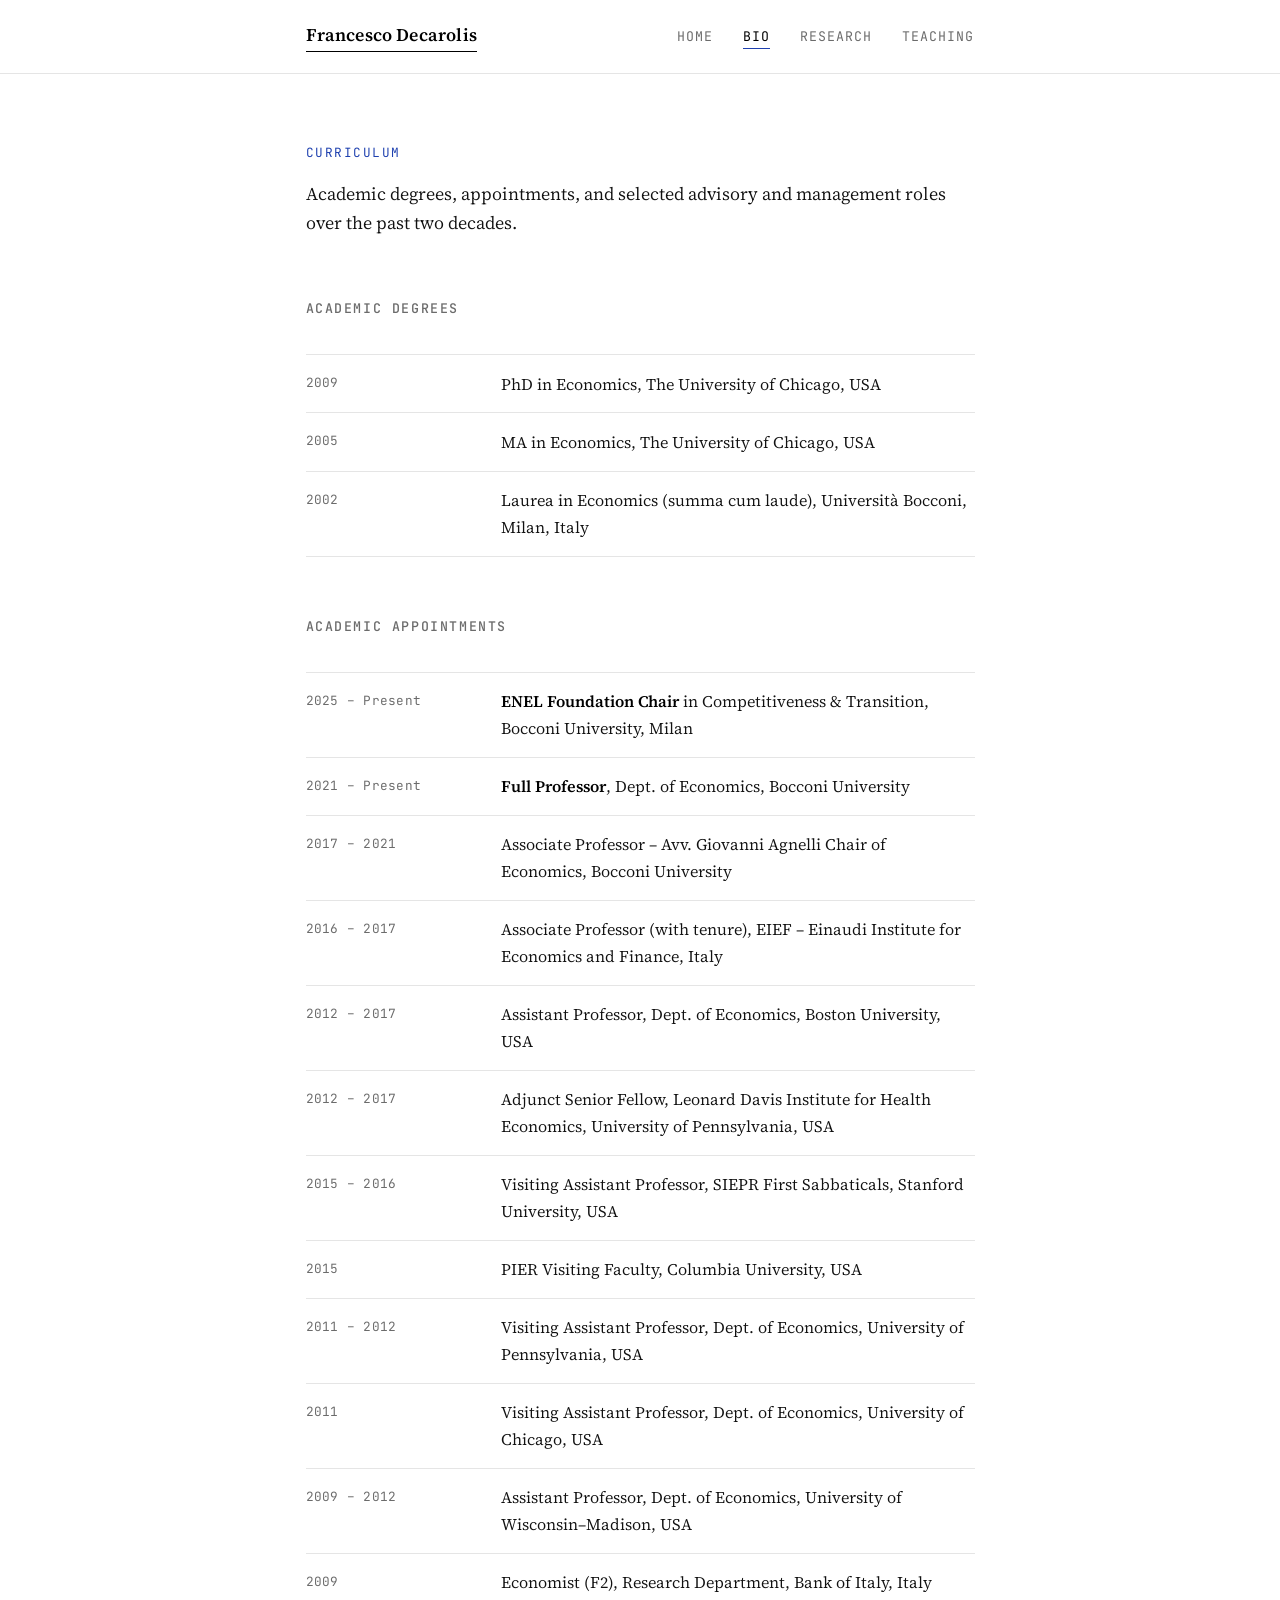
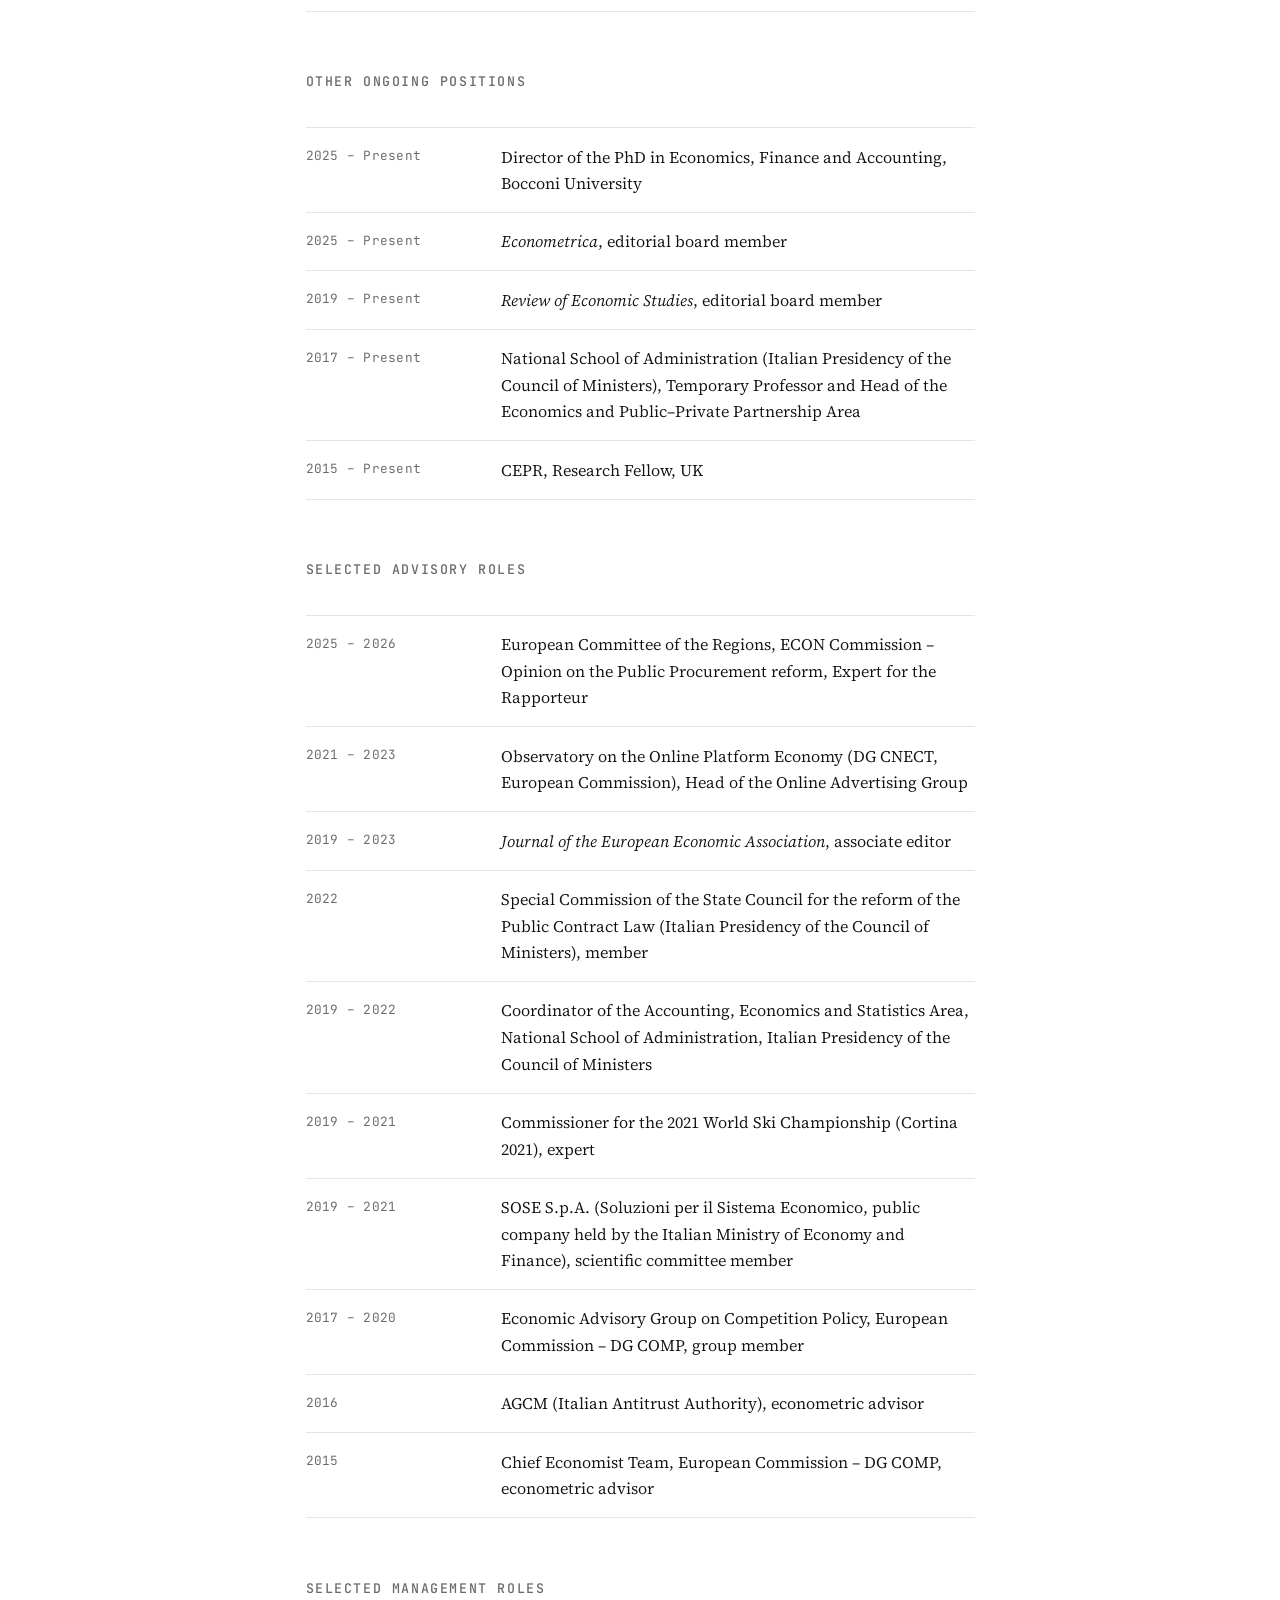
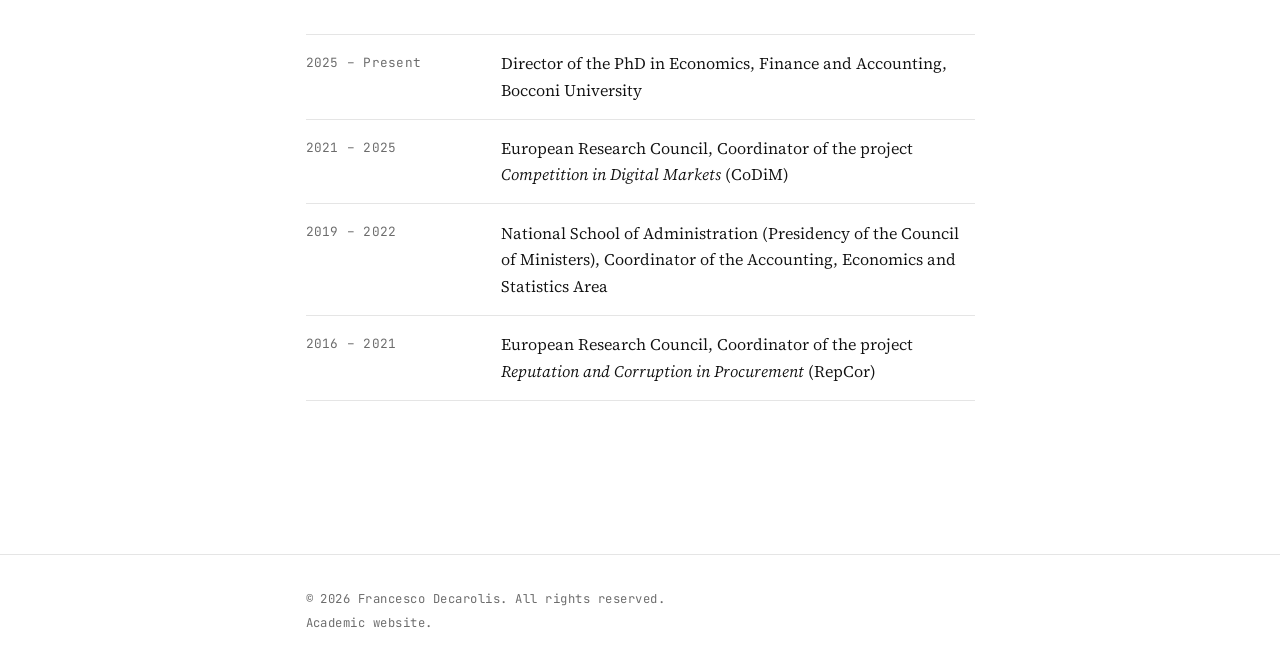
==== bio.html @ 1291e077 "Create academic website for Francesco Decarolis Minimal site in the same style as cfirullo.github.io" ====
<!DOCTYPE html>
<html lang="en">
<head>
<meta charset="UTF-8">
<meta name="viewport" content="width=device-width, initial-scale=1.0">
<title>Bio | Francesco Decarolis</title>
<link rel="stylesheet" href="styles.css">
</head>
<body>

<nav>
  <div class="container">
    <a href="index.html" class="logo">Francesco Decarolis</a>
    <ul class="nav-links">
      <li><a href="index.html" class="nav-link">Home</a></li>
      <li><a href="bio.html" class="nav-link active">Bio</a></li>
      <li><a href="research.html" class="nav-link">Research</a></li>
      <li><a href="teaching.html" class="nav-link">Teaching</a></li>
    </ul>
  </div>
</nav>

<main>
  <section class="container page-hero">
    <span class="hero-eyebrow">Curriculum</span>
    <p>
      Academic degrees, appointments, and selected advisory and management roles over the past two
      decades.
    </p>
  </section>

  <!-- ============ DEGREES ============ -->
  <section class="container section">
    <h2 class="section-title">Academic degrees</h2>
    <div class="cv-list">
      <div class="cv-row">
        <span class="cv-year">2009</span>
        <span class="cv-role">PhD in Economics, The University of Chicago, USA</span>
      </div>
      <div class="cv-row">
        <span class="cv-year">2005</span>
        <span class="cv-role">MA in Economics, The University of Chicago, USA</span>
      </div>
      <div class="cv-row">
        <span class="cv-year">2002</span>
        <span class="cv-role">Laurea in Economics (summa cum laude), Università Bocconi, Milan, Italy</span>
      </div>
    </div>
  </section>

  <!-- ============ APPOINTMENTS ============ -->
  <section class="container section">
    <h2 class="section-title">Academic appointments</h2>
    <div class="cv-list">
      <div class="cv-row">
        <span class="cv-year">2025 – Present</span>
        <span class="cv-role"><strong>ENEL Foundation Chair</strong> in Competitiveness &amp; Transition, Bocconi University, Milan</span>
      </div>
      <div class="cv-row">
        <span class="cv-year">2021 – Present</span>
        <span class="cv-role"><strong>Full Professor</strong>, Dept. of Economics, Bocconi University</span>
      </div>
      <div class="cv-row">
        <span class="cv-year">2017 – 2021</span>
        <span class="cv-role">Associate Professor &ndash; Avv. Giovanni Agnelli Chair of Economics, Bocconi University</span>
      </div>
      <div class="cv-row">
        <span class="cv-year">2016 – 2017</span>
        <span class="cv-role">Associate Professor (with tenure), EIEF &ndash; Einaudi Institute for Economics and Finance, Italy</span>
      </div>
      <div class="cv-row">
        <span class="cv-year">2012 – 2017</span>
        <span class="cv-role">Assistant Professor, Dept. of Economics, Boston University, USA</span>
      </div>
      <div class="cv-row">
        <span class="cv-year">2012 – 2017</span>
        <span class="cv-role">Adjunct Senior Fellow, Leonard Davis Institute for Health Economics, University of Pennsylvania, USA</span>
      </div>
      <div class="cv-row">
        <span class="cv-year">2015 – 2016</span>
        <span class="cv-role">Visiting Assistant Professor, SIEPR First Sabbaticals, Stanford University, USA</span>
      </div>
      <div class="cv-row">
        <span class="cv-year">2015</span>
        <span class="cv-role">PIER Visiting Faculty, Columbia University, USA</span>
      </div>
      <div class="cv-row">
        <span class="cv-year">2011 – 2012</span>
        <span class="cv-role">Visiting Assistant Professor, Dept. of Economics, University of Pennsylvania, USA</span>
      </div>
      <div class="cv-row">
        <span class="cv-year">2011</span>
        <span class="cv-role">Visiting Assistant Professor, Dept. of Economics, University of Chicago, USA</span>
      </div>
      <div class="cv-row">
        <span class="cv-year">2009 – 2012</span>
        <span class="cv-role">Assistant Professor, Dept. of Economics, University of Wisconsin&ndash;Madison, USA</span>
      </div>
      <div class="cv-row">
        <span class="cv-year">2009</span>
        <span class="cv-role">Economist (F2), Research Department, Bank of Italy, Italy</span>
      </div>
    </div>
  </section>

  <!-- ============ OTHER ONGOING POSITIONS ============ -->
  <section class="container section">
    <h2 class="section-title">Other ongoing positions</h2>
    <div class="cv-list">
      <div class="cv-row">
        <span class="cv-year">2025 – Present</span>
        <span class="cv-role">Director of the PhD in Economics, Finance and Accounting, Bocconi University</span>
      </div>
      <div class="cv-row">
        <span class="cv-year">2025 – Present</span>
        <span class="cv-role"><em>Econometrica</em>, editorial board member</span>
      </div>
      <div class="cv-row">
        <span class="cv-year">2019 – Present</span>
        <span class="cv-role"><em>Review of Economic Studies</em>, editorial board member</span>
      </div>
      <div class="cv-row">
        <span class="cv-year">2017 – Present</span>
        <span class="cv-role">National School of Administration (Italian Presidency of the Council of Ministers), Temporary Professor and Head of the Economics and Public&ndash;Private Partnership Area</span>
      </div>
      <div class="cv-row">
        <span class="cv-year">2015 – Present</span>
        <span class="cv-role">CEPR, Research Fellow, UK</span>
      </div>
    </div>
  </section>

  <!-- ============ ADVISORY ROLES ============ -->
  <section class="container section">
    <h2 class="section-title">Selected advisory roles</h2>
    <div class="cv-list">
      <div class="cv-row">
        <span class="cv-year">2025 – 2026</span>
        <span class="cv-role">European Committee of the Regions, ECON Commission &ndash; Opinion on the Public Procurement reform, Expert for the Rapporteur</span>
      </div>
      <div class="cv-row">
        <span class="cv-year">2021 – 2023</span>
        <span class="cv-role">Observatory on the Online Platform Economy (DG CNECT, European Commission), Head of the Online Advertising Group</span>
      </div>
      <div class="cv-row">
        <span class="cv-year">2019 – 2023</span>
        <span class="cv-role"><em>Journal of the European Economic Association</em>, associate editor</span>
      </div>
      <div class="cv-row">
        <span class="cv-year">2022</span>
        <span class="cv-role">Special Commission of the State Council for the reform of the Public Contract Law (Italian Presidency of the Council of Ministers), member</span>
      </div>
      <div class="cv-row">
        <span class="cv-year">2019 – 2022</span>
        <span class="cv-role">Coordinator of the Accounting, Economics and Statistics Area, National School of Administration, Italian Presidency of the Council of Ministers</span>
      </div>
      <div class="cv-row">
        <span class="cv-year">2019 – 2021</span>
        <span class="cv-role">Commissioner for the 2021 World Ski Championship (Cortina 2021), expert</span>
      </div>
      <div class="cv-row">
        <span class="cv-year">2019 – 2021</span>
        <span class="cv-role">SOSE S.p.A. (Soluzioni per il Sistema Economico, public company held by the Italian Ministry of Economy and Finance), scientific committee member</span>
      </div>
      <div class="cv-row">
        <span class="cv-year">2017 – 2020</span>
        <span class="cv-role">Economic Advisory Group on Competition Policy, European Commission &ndash; DG COMP, group member</span>
      </div>
      <div class="cv-row">
        <span class="cv-year">2016</span>
        <span class="cv-role">AGCM (Italian Antitrust Authority), econometric advisor</span>
      </div>
      <div class="cv-row">
        <span class="cv-year">2015</span>
        <span class="cv-role">Chief Economist Team, European Commission &ndash; DG COMP, econometric advisor</span>
      </div>
    </div>
  </section>

  <!-- ============ MANAGEMENT ROLES ============ -->
  <section class="container section">
    <h2 class="section-title">Selected management roles</h2>
    <div class="cv-list">
      <div class="cv-row">
        <span class="cv-year">2025 – Present</span>
        <span class="cv-role">Director of the PhD in Economics, Finance and Accounting, Bocconi University</span>
      </div>
      <div class="cv-row">
        <span class="cv-year">2021 – 2025</span>
        <span class="cv-role">European Research Council, Coordinator of the project <em>Competition in Digital Markets</em> (CoDiM)</span>
      </div>
      <div class="cv-row">
        <span class="cv-year">2019 – 2022</span>
        <span class="cv-role">National School of Administration (Presidency of the Council of Ministers), Coordinator of the Accounting, Economics and Statistics Area</span>
      </div>
      <div class="cv-row">
        <span class="cv-year">2016 – 2021</span>
        <span class="cv-role">European Research Council, Coordinator of the project <em>Reputation and Corruption in Procurement</em> (RepCor)</span>
      </div>
    </div>
  </section>
</main>

<footer>
  <div class="container">
    <p>&copy; 2026 Francesco Decarolis. All rights reserved.</p>
    <p>Academic website.</p>
  </div>
</footer>

<script src="scripts.js"></script>
</body>
</html>
---- styles.css ----
/* ============================================================
   Francesco Decarolis — academic site
   Minimal: white background, black text, blue accents
   ============================================================ */

@import url('https://fonts.googleapis.com/css2?family=Source+Serif+4:ital,opsz,wght@0,8..60,300..900;1,8..60,300..900&family=JetBrains+Mono:wght@400;500&display=swap');

:root {
  --color-bg: #ffffff;
  --color-text: #111111;
  --color-strong: #000000;
  --color-muted: #6b6b6b;
  --color-rule: #e5e5e5;
  --color-accent: #1e40af;      /* deep cobalt — links + active nav */
  --color-accent-hover: #1e3a8a;

  --font-serif: 'Source Serif 4', Georgia, 'Times New Roman', serif;
  --font-mono: 'JetBrains Mono', ui-monospace, 'SF Mono', Menlo, monospace;

  --max-width: 720px;
  --gutter: 1.5rem;
}

/* ---------- Reset / base ---------- */
*,
*::before,
*::after {
  box-sizing: border-box;
  margin: 0;
  padding: 0;
}

html {
  font-size: 17px;
  -webkit-font-smoothing: antialiased;
  -moz-osx-font-smoothing: grayscale;
}

body {
  background: var(--color-bg);
  color: var(--color-text);
  font-family: var(--font-serif);
  font-weight: 380;
  font-optical-sizing: auto;
  line-height: 1.65;
  text-rendering: optimizeLegibility;
}

/* ---------- Container ---------- */
.container {
  max-width: var(--max-width);
  margin: 0 auto;
  padding: 0 var(--gutter);
}

/* ---------- Navigation ---------- */
nav {
  border-bottom: 1px solid var(--color-rule);
  padding: 1.25rem 0;
  background: var(--color-bg);
}

nav .container {
  display: flex;
  justify-content: space-between;
  align-items: baseline;
  gap: 2rem;
}

.logo {
  font-family: var(--font-serif);
  font-weight: 600;
  font-size: 1.05rem;
  color: var(--color-strong);
  text-decoration: none;
  letter-spacing: 0.01em;
}

.nav-links {
  list-style: none;
  display: flex;
  gap: 1.75rem;
}

.nav-link {
  font-family: var(--font-mono);
  font-size: 0.78rem;
  letter-spacing: 0.08em;
  text-transform: uppercase;
  color: var(--color-muted);
  text-decoration: none;
  padding-bottom: 0.15rem;
  border-bottom: 1px solid transparent;
  transition: color 160ms ease, border-color 160ms ease;
}

.nav-link:hover {
  color: var(--color-accent);
}

.nav-link.active {
  color: var(--color-strong);
  border-bottom-color: var(--color-accent);
}

/* ---------- Main ---------- */
main {
  padding: 4rem 0 5rem;
}

/* ---------- Headings ---------- */
h1 {
  font-family: var(--font-serif);
  font-weight: 600;
  font-size: 1.9rem;
  line-height: 1.2;
  color: var(--color-strong);
  margin-bottom: 2rem;
  letter-spacing: -0.01em;
}

h2 {
  font-family: var(--font-serif);
  font-weight: 600;
  font-size: 1.3rem;
  color: var(--color-strong);
  margin-top: 3rem;
  margin-bottom: 1.5rem;
  padding-bottom: 0.5rem;
  border-bottom: 1px solid var(--color-rule);
}

h3 {
  font-family: var(--font-serif);
  font-weight: 600;
  font-size: 1.15rem;
  color: var(--color-strong);
  line-height: 1.35;
  margin-bottom: 0.4rem;
}

h3 a {
  color: inherit;
  text-decoration: none;
  border-bottom: 1px solid var(--color-rule);
  transition: border-color 160ms ease, color 160ms ease;
}

h3 a:hover {
  color: var(--color-accent);
  border-bottom-color: var(--color-accent);
}

/* ---------- Paragraph ---------- */
p {
  margin-bottom: 1.1rem;
}

strong {
  color: var(--color-strong);
  font-weight: 700;
}

a {
  color: var(--color-accent);
  text-decoration: none;
  border-bottom: 1px solid currentColor;
  transition: color 160ms ease;
}

a:hover {
  color: var(--color-accent-hover);
}

/* ---------- About page ---------- */
.about-grid {
  display: grid;
  grid-template-columns: 180px 1fr;
  gap: 2.5rem;
  align-items: start;
  margin-bottom: 1rem;
}

.about-photo-wrap {
  width: 100%;
  aspect-ratio: 4 / 5;
  overflow: hidden;
  background: #f2f2f2;
}

.about-photo-wrap img {
  width: 100%;
  height: 100%;
  object-fit: cover;
  object-position: center top;
  display: block;
}

.about-photo-placeholder {
  display: flex;
  align-items: center;
  justify-content: center;
  font-family: var(--font-serif);
  font-weight: 600;
  font-size: 2.2rem;
  color: var(--color-muted);
  letter-spacing: 0.02em;
}

.about-photo-meta {
  margin-top: 0.9rem;
  font-family: var(--font-mono);
  font-size: 0.72rem;
  line-height: 1.55;
  color: var(--color-muted);
  letter-spacing: 0.02em;
}

.about-photo-meta strong {
  display: block;
  font-family: var(--font-serif);
  font-size: 0.95rem;
  font-weight: 600;
  color: var(--color-strong);
  margin-bottom: 0.4rem;
  letter-spacing: 0;
}

.about-photo-meta a {
  color: var(--color-muted);
  display: block;
  border: none;
  text-decoration: none;
}

.about-photo-meta a:hover {
  color: var(--color-accent);
}

.about-text-col p {
  margin-bottom: 1.25rem;
}

.cv-link {
  display: inline-block;
  font-family: var(--font-mono);
  font-size: 0.78rem;
  letter-spacing: 0.08em;
  text-transform: uppercase;
  color: var(--color-accent);
  border: 1px solid var(--color-accent);
  padding: 0.55rem 1rem;
  text-decoration: none;
  transition: background 160ms ease, color 160ms ease;
}

.cv-link:hover {
  background: var(--color-accent);
  color: #fff;
}

/* ---------- Research page ---------- */
.hero-eyebrow {
  display: block;
  font-family: var(--font-mono);
  font-size: 0.75rem;
  letter-spacing: 0.12em;
  text-transform: uppercase;
  color: var(--color-accent);
  margin-bottom: 1rem;
}

.page-hero p {
  font-size: 1.05rem;
  color: var(--color-text);
  max-width: 38rem;
  margin-bottom: 0;
}

.section {
  margin-top: 3.5rem;
}

.section-title {
  font-family: var(--font-mono);
  font-size: 0.78rem;
  font-weight: 500;
  letter-spacing: 0.12em;
  text-transform: uppercase;
  color: var(--color-muted);
  border-bottom: none;
  padding-bottom: 0;
  margin-top: 0;
  margin-bottom: 2rem;
}

.research-list {
  display: flex;
  flex-direction: column;
}

.research-item {
  padding: 2rem 0;
  border-top: 1px solid var(--color-rule);
}

.research-item:last-child {
  border-bottom: 1px solid var(--color-rule);
}

.research-item .meta {
  display: inline-block;
  font-family: var(--font-mono);
  font-size: 0.7rem;
  letter-spacing: 0.1em;
  text-transform: uppercase;
  color: var(--color-accent);
  margin-bottom: 0.7rem;
}

.research-authors,
.research-journal,
.research-award {
  font-size: 0.92rem;
  color: var(--color-muted);
  margin-bottom: 0.4rem;
}

.research-award {
  color: var(--color-strong);
  font-style: italic;
}

.research-journal {
  font-style: italic;
}

.research-abstract {
  margin-top: 1rem;
  color: var(--color-text);
}

.research-coverage {
  margin-top: 0.8rem;
  font-size: 0.92rem;
  color: var(--color-muted);
}

.research-coverage strong {
  color: var(--color-strong);
}

.research-links {
  margin-top: 0.4rem;
}

.paper-link {
  font-family: var(--font-mono);
  font-size: 0.72rem;
  letter-spacing: 0.08em;
  text-transform: uppercase;
  color: var(--color-accent);
  border: 1px solid var(--color-rule);
  padding: 0.3rem 0.7rem;
  text-decoration: none;
  transition: border-color 160ms ease, color 160ms ease;
}

.paper-link:hover {
  border-color: var(--color-accent);
}

/* ---------- CV / timeline (Bio page) ---------- */
.cv-list {
  display: flex;
  flex-direction: column;
}

.cv-row {
  display: grid;
  grid-template-columns: 170px 1fr;
  gap: 1.5rem;
  padding: 0.9rem 0;
  border-top: 1px solid var(--color-rule);
  font-size: 0.95rem;
}

.cv-row:last-child {
  border-bottom: 1px solid var(--color-rule);
}

.cv-year {
  font-family: var(--font-mono);
  font-size: 0.75rem;
  color: var(--color-muted);
  letter-spacing: 0.02em;
  padding-top: 0.1rem;
}

.cv-role strong {
  color: var(--color-strong);
  font-weight: 600;
}

/* ---------- Compact publication list (Research page) ---------- */
.pub-list {
  list-style: none;
  counter-reset: pub;
  display: flex;
  flex-direction: column;
}

.pub-list li {
  counter-increment: pub;
  padding: 0.75rem 0 0.75rem 2rem;
  border-top: 1px solid var(--color-rule);
  font-size: 0.92rem;
  position: relative;
}

.pub-list li:last-child {
  border-bottom: 1px solid var(--color-rule);
}

.pub-list li::before {
  content: counter(pub) ".";
  position: absolute;
  left: 0;
  font-family: var(--font-mono);
  font-size: 0.75rem;
  color: var(--color-muted);
}

.pub-title a {
  color: var(--color-strong);
  border-bottom: 1px solid var(--color-rule);
}

.pub-title a:hover {
  color: var(--color-accent);
  border-bottom-color: var(--color-accent);
}

.pub-authors,
.pub-venue {
  color: var(--color-muted);
}

.pub-sep {
  color: var(--color-muted);
}

/* ---------- Footer ---------- */
footer {
  border-top: 1px solid var(--color-rule);
  padding: 2rem 0;
  margin-top: 4rem;
}

footer p {
  font-family: var(--font-mono);
  font-size: 0.72rem;
  letter-spacing: 0.04em;
  color: var(--color-muted);
  margin-bottom: 0.25rem;
}

footer p:last-child {
  margin-bottom: 0;
}

/* ---------- Responsive ---------- */
@media (max-width: 640px) {
  html {
    font-size: 16px;
  }

  .about-grid {
    grid-template-columns: 1fr;
    gap: 1.5rem;
  }

  .about-photo-wrap {
    max-width: 180px;
  }

  nav .container {
    flex-direction: column;
    align-items: flex-start;
    gap: 0.75rem;
  }

  .nav-links {
    gap: 1.25rem;
  }

  main {
    padding: 2.5rem 0 3.5rem;
  }

  h1 {
    font-size: 1.6rem;
  }

  .cv-row {
    grid-template-columns: 1fr;
    gap: 0.3rem;
  }

  .pub-list li {
    padding-left: 1.6rem;
  }
}
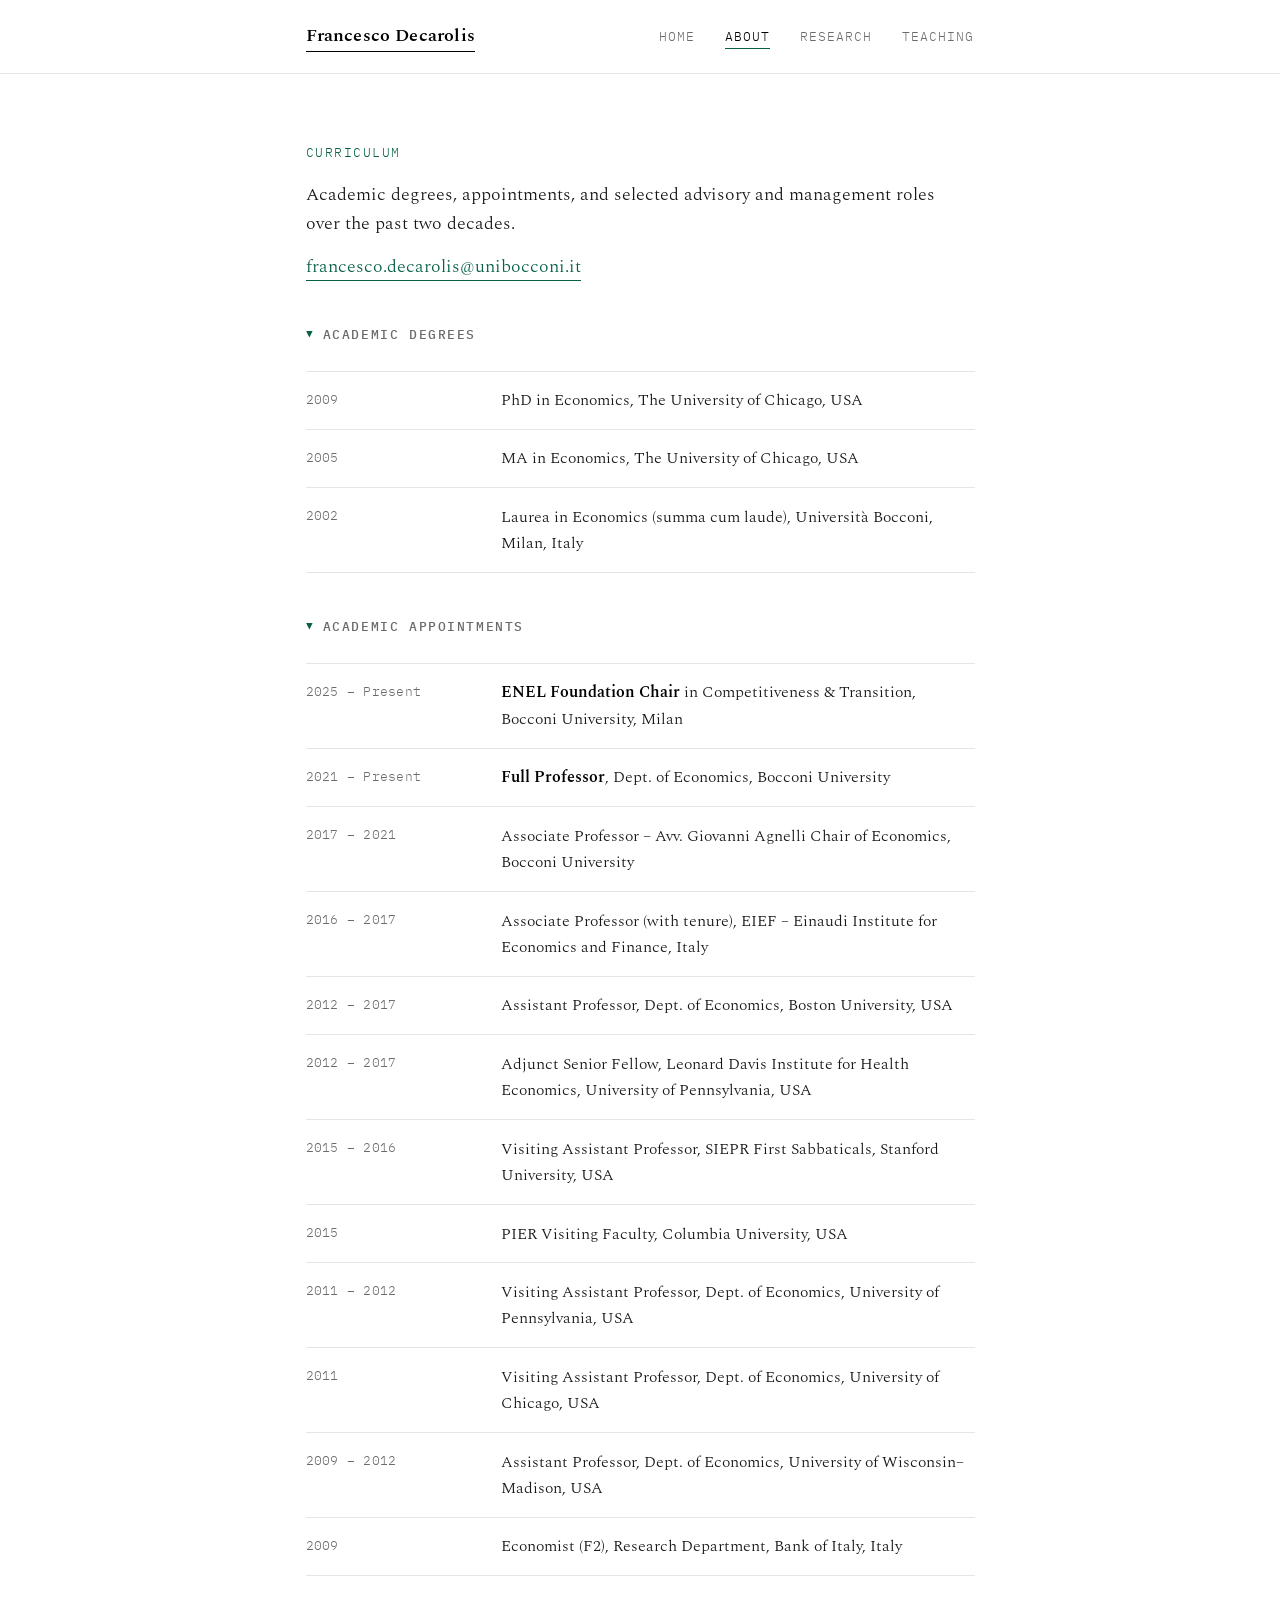
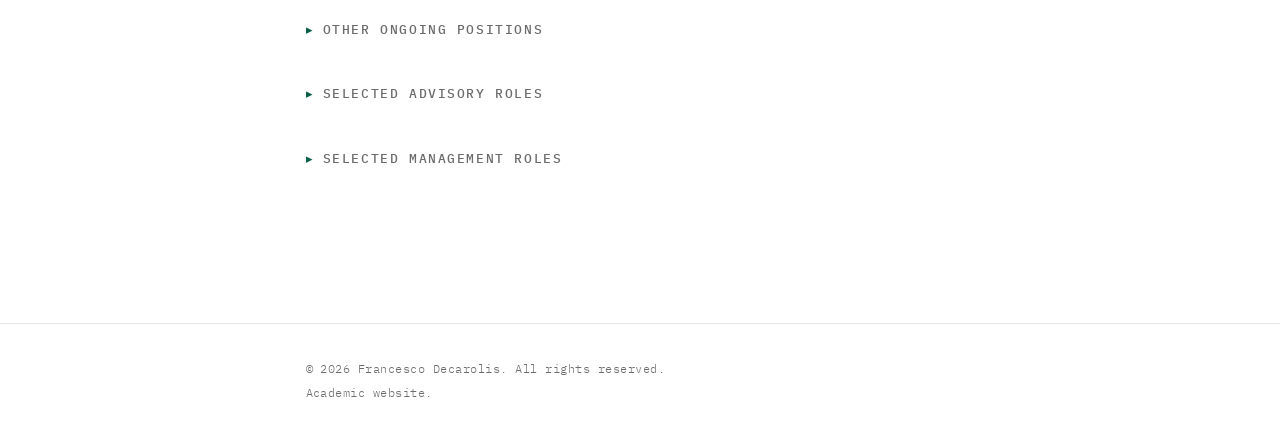
==== commit eb604d91: "Make Bio page collapsible, rename nav label to About, add email - CV sections (appointments, advisor" ====
--- a/bio.html
+++ b/bio.html
@@ -3,7 +3,7 @@
 <head>
 <meta charset="UTF-8">
 <meta name="viewport" content="width=device-width, initial-scale=1.0">
-<title>Bio | Francesco Decarolis</title>
+<title>About | Francesco Decarolis</title>
 <link rel="stylesheet" href="styles.css">
 </head>
 <body>
@@ -13,7 +13,7 @@
     <a href="index.html" class="logo">Francesco Decarolis</a>
     <ul class="nav-links">
       <li><a href="index.html" class="nav-link">Home</a></li>
-      <li><a href="bio.html" class="nav-link active">Bio</a></li>
+      <li><a href="bio.html" class="nav-link active">About</a></li>
       <li><a href="research.html" class="nav-link">Research</a></li>
       <li><a href="teaching.html" class="nav-link">Teaching</a></li>
     </ul>
@@ -27,31 +27,37 @@
       Academic degrees, appointments, and selected advisory and management roles over the past two
       decades.
     </p>
+    <p style="margin-top:0.75rem;">
+      <a href="mailto:francesco.decarolis@unibocconi.it">francesco.decarolis@unibocconi.it</a>
+    </p>
   </section>
 
   <!-- ============ DEGREES ============ -->
-  <section class="container section">
-    <h2 class="section-title">Academic degrees</h2>
-    <div class="cv-list">
-      <div class="cv-row">
-        <span class="cv-year">2009</span>
-        <span class="cv-role">PhD in Economics, The University of Chicago, USA</span>
-      </div>
-      <div class="cv-row">
-        <span class="cv-year">2005</span>
-        <span class="cv-role">MA in Economics, The University of Chicago, USA</span>
-      </div>
-      <div class="cv-row">
-        <span class="cv-year">2002</span>
-        <span class="cv-role">Laurea in Economics (summa cum laude), Università Bocconi, Milan, Italy</span>
-      </div>
-    </div>
+  <section class="container cv-section-wrap">
+    <details class="cv-section" open>
+      <summary class="section-title">Academic degrees</summary>
+      <div class="cv-list">
+        <div class="cv-row">
+          <span class="cv-year">2009</span>
+          <span class="cv-role">PhD in Economics, The University of Chicago, USA</span>
+        </div>
+        <div class="cv-row">
+          <span class="cv-year">2005</span>
+          <span class="cv-role">MA in Economics, The University of Chicago, USA</span>
+        </div>
+        <div class="cv-row">
+          <span class="cv-year">2002</span>
+          <span class="cv-role">Laurea in Economics (summa cum laude), Università Bocconi, Milan, Italy</span>
+        </div>
+      </div>
+    </details>
   </section>
 
   <!-- ============ APPOINTMENTS ============ -->
-  <section class="container section">
-    <h2 class="section-title">Academic appointments</h2>
-    <div class="cv-list">
+  <section class="container cv-section-wrap">
+    <details class="cv-section" open>
+      <summary class="section-title">Academic appointments</summary>
+      <div class="cv-list">
       <div class="cv-row">
         <span class="cv-year">2025 – Present</span>
         <span class="cv-role"><strong>ENEL Foundation Chair</strong> in Competitiveness &amp; Transition, Bocconi University, Milan</span>
@@ -100,13 +106,15 @@
         <span class="cv-year">2009</span>
         <span class="cv-role">Economist (F2), Research Department, Bank of Italy, Italy</span>
       </div>
-    </div>
+      </div>
+    </details>
   </section>
 
   <!-- ============ OTHER ONGOING POSITIONS ============ -->
-  <section class="container section">
-    <h2 class="section-title">Other ongoing positions</h2>
-    <div class="cv-list">
+  <section class="container cv-section-wrap">
+    <details class="cv-section">
+      <summary class="section-title">Other ongoing positions</summary>
+      <div class="cv-list">
       <div class="cv-row">
         <span class="cv-year">2025 – Present</span>
         <span class="cv-role">Director of the PhD in Economics, Finance and Accounting, Bocconi University</span>
@@ -127,13 +135,15 @@
         <span class="cv-year">2015 – Present</span>
         <span class="cv-role">CEPR, Research Fellow, UK</span>
       </div>
-    </div>
+      </div>
+    </details>
   </section>
 
   <!-- ============ ADVISORY ROLES ============ -->
-  <section class="container section">
-    <h2 class="section-title">Selected advisory roles</h2>
-    <div class="cv-list">
+  <section class="container cv-section-wrap">
+    <details class="cv-section">
+      <summary class="section-title">Selected advisory roles</summary>
+      <div class="cv-list">
       <div class="cv-row">
         <span class="cv-year">2025 – 2026</span>
         <span class="cv-role">European Committee of the Regions, ECON Commission &ndash; Opinion on the Public Procurement reform, Expert for the Rapporteur</span>
@@ -174,30 +184,33 @@
         <span class="cv-year">2015</span>
         <span class="cv-role">Chief Economist Team, European Commission &ndash; DG COMP, econometric advisor</span>
       </div>
-    </div>
+      </div>
+    </details>
   </section>
 
   <!-- ============ MANAGEMENT ROLES ============ -->
-  <section class="container section">
-    <h2 class="section-title">Selected management roles</h2>
-    <div class="cv-list">
-      <div class="cv-row">
-        <span class="cv-year">2025 – Present</span>
-        <span class="cv-role">Director of the PhD in Economics, Finance and Accounting, Bocconi University</span>
-      </div>
-      <div class="cv-row">
-        <span class="cv-year">2021 – 2025</span>
-        <span class="cv-role">European Research Council, Coordinator of the project <em>Competition in Digital Markets</em> (CoDiM)</span>
-      </div>
-      <div class="cv-row">
-        <span class="cv-year">2019 – 2022</span>
-        <span class="cv-role">National School of Administration (Presidency of the Council of Ministers), Coordinator of the Accounting, Economics and Statistics Area</span>
-      </div>
-      <div class="cv-row">
-        <span class="cv-year">2016 – 2021</span>
-        <span class="cv-role">European Research Council, Coordinator of the project <em>Reputation and Corruption in Procurement</em> (RepCor)</span>
-      </div>
-    </div>
+  <section class="container cv-section-wrap">
+    <details class="cv-section">
+      <summary class="section-title">Selected management roles</summary>
+      <div class="cv-list">
+        <div class="cv-row">
+          <span class="cv-year">2025 – Present</span>
+          <span class="cv-role">Director of the PhD in Economics, Finance and Accounting, Bocconi University</span>
+        </div>
+        <div class="cv-row">
+          <span class="cv-year">2021 – 2025</span>
+          <span class="cv-role">European Research Council, Coordinator of the project <em>Competition in Digital Markets</em> (CoDiM)</span>
+        </div>
+        <div class="cv-row">
+          <span class="cv-year">2019 – 2022</span>
+          <span class="cv-role">National School of Administration (Presidency of the Council of Ministers), Coordinator of the Accounting, Economics and Statistics Area</span>
+        </div>
+        <div class="cv-row">
+          <span class="cv-year">2016 – 2021</span>
+          <span class="cv-role">European Research Council, Coordinator of the project <em>Reputation and Corruption in Procurement</em> (RepCor)</span>
+        </div>
+      </div>
+    </details>
   </section>
 </main>
 
--- a/styles.css
+++ b/styles.css
@@ -1,21 +1,21 @@
 /* ============================================================
    Francesco Decarolis — academic site
-   Minimal: white background, black text, blue accents
+   Minimal: white background, black text, forest-green accents
    ============================================================ */
 
-@import url('https://fonts.googleapis.com/css2?family=Source+Serif+4:ital,opsz,wght@0,8..60,300..900;1,8..60,300..900&family=JetBrains+Mono:wght@400;500&display=swap');
+@import url('https://fonts.googleapis.com/css2?family=Spectral:ital,wght@0,300..800;1,300..800&family=IBM+Plex+Mono:wght@400;500&display=swap');
 
 :root {
   --color-bg: #ffffff;
-  --color-text: #111111;
+  --color-text: #171717;
   --color-strong: #000000;
   --color-muted: #6b6b6b;
   --color-rule: #e5e5e5;
-  --color-accent: #1e40af;      /* deep cobalt — links + active nav */
-  --color-accent-hover: #1e3a8a;
-
-  --font-serif: 'Source Serif 4', Georgia, 'Times New Roman', serif;
-  --font-mono: 'JetBrains Mono', ui-monospace, 'SF Mono', Menlo, monospace;
+  --color-accent: #065f46;      /* deep forest green — links + active nav */
+  --color-accent-hover: #064e3b;
+
+  --font-serif: 'Spectral', Georgia, 'Times New Roman', serif;
+  --font-mono: 'IBM Plex Mono', ui-monospace, 'SF Mono', Menlo, monospace;
 
   --max-width: 720px;
   --gutter: 1.5rem;
@@ -450,6 +450,45 @@
   color: var(--color-muted);
 }
 
+/* ---------- Collapsible CV sections (Bio page) ---------- */
+.cv-section-wrap {
+  margin-top: 2.5rem;
+}
+
+.cv-section summary.section-title {
+  cursor: pointer;
+  list-style: none;
+  display: flex;
+  align-items: center;
+  gap: 0.5rem;
+  margin-bottom: 0;
+  user-select: none;
+}
+
+.cv-section summary::-webkit-details-marker {
+  display: none;
+}
+
+.cv-section summary::before {
+  content: "\25B8";
+  display: inline-block;
+  color: var(--color-accent);
+  transition: transform 160ms ease;
+  font-family: var(--font-mono);
+}
+
+.cv-section[open] summary::before {
+  transform: rotate(90deg);
+}
+
+.cv-section summary:hover {
+  color: var(--color-accent);
+}
+
+.cv-section .cv-list {
+  margin-top: 1.5rem;
+}
+
 /* ---------- Footer ---------- */
 footer {
   border-top: 1px solid var(--color-rule);
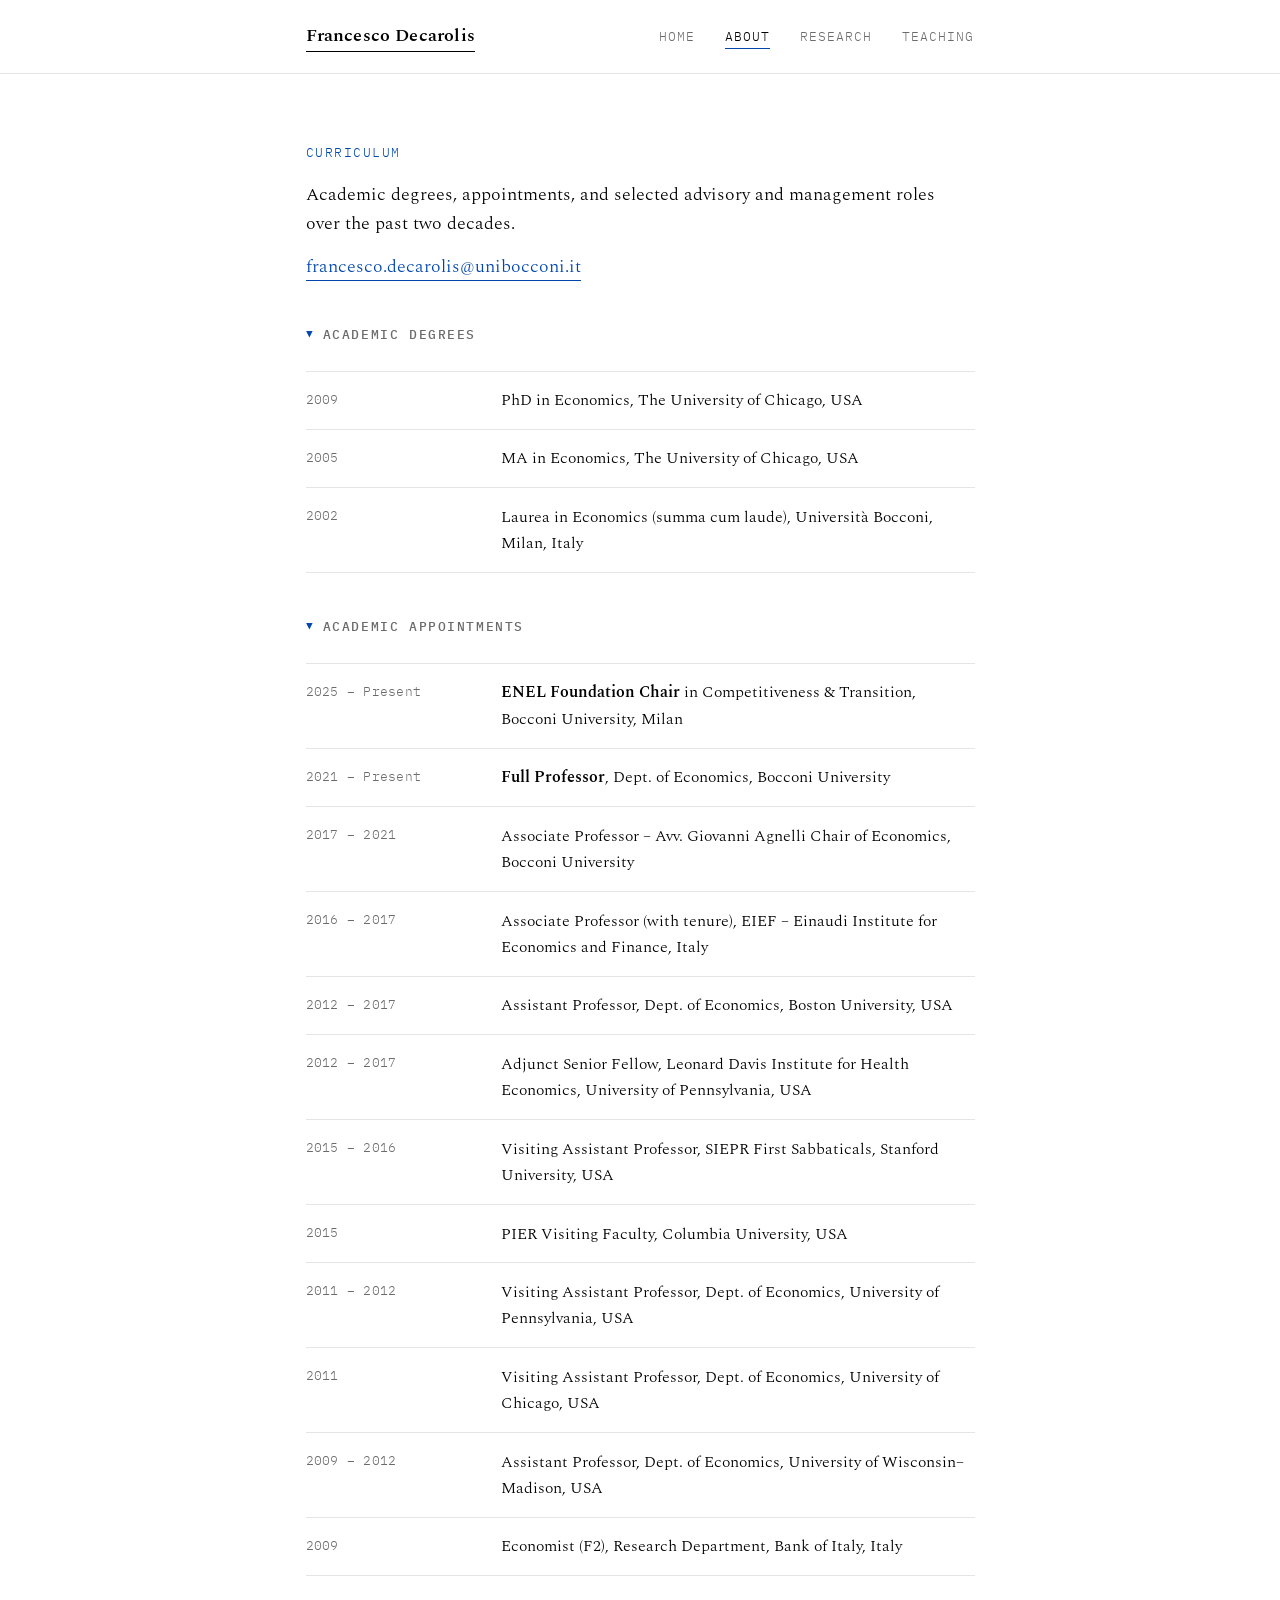
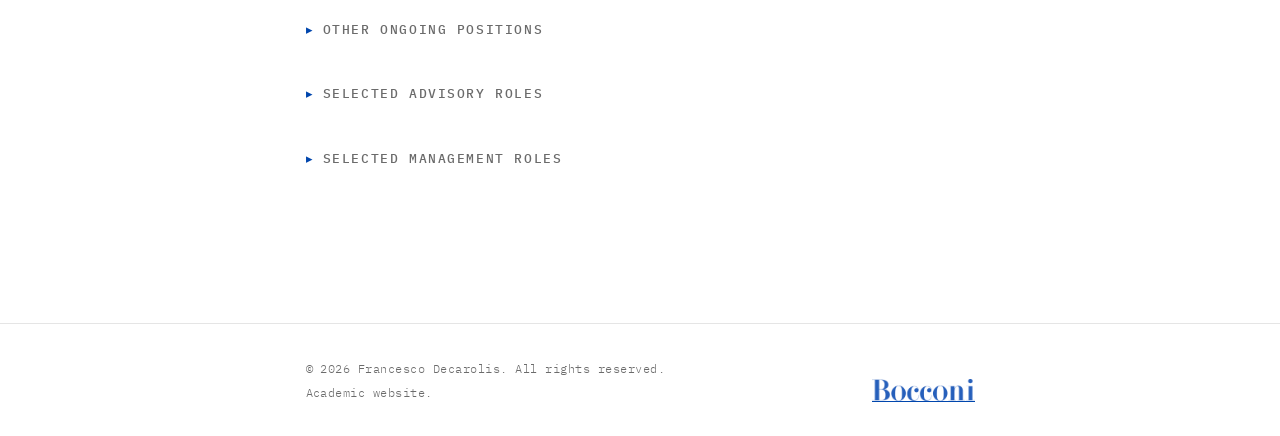
==== commit d272a837: "Switch to Bocconi blue, black text, and add the Bocconi logo - Body text set to pure black; accent c" ====
--- a/bio.html
+++ b/bio.html
@@ -216,8 +216,13 @@
 
 <footer>
   <div class="container">
-    <p>&copy; 2026 Francesco Decarolis. All rights reserved.</p>
-    <p>Academic website.</p>
+    <div>
+      <p>&copy; 2026 Francesco Decarolis. All rights reserved.</p>
+      <p>Academic website.</p>
+    </div>
+    <a href="https://www.unibocconi.eu/" target="_blank" rel="noopener noreferrer" class="footer-logo" aria-label="Bocconi University">
+      <img src="bocconi-logo.png" alt="Bocconi University" loading="lazy" />
+    </a>
   </div>
 </footer>
 
--- a/styles.css
+++ b/styles.css
@@ -1,18 +1,18 @@
 /* ============================================================
    Francesco Decarolis — academic site
-   Minimal: white background, black text, forest-green accents
+   Minimal: white background, black text, Bocconi-blue accents
    ============================================================ */
 
 @import url('https://fonts.googleapis.com/css2?family=Spectral:ital,wght@0,300..800;1,300..800&family=IBM+Plex+Mono:wght@400;500&display=swap');
 
 :root {
   --color-bg: #ffffff;
-  --color-text: #171717;
+  --color-text: #000000;
   --color-strong: #000000;
   --color-muted: #6b6b6b;
   --color-rule: #e5e5e5;
-  --color-accent: #065f46;      /* deep forest green — links + active nav */
-  --color-accent-hover: #064e3b;
+  --color-accent: #0046ad;      /* Bocconi blue — links + active nav */
+  --color-accent-hover: #00368a;
 
   --font-serif: 'Spectral', Georgia, 'Times New Roman', serif;
   --font-mono: 'IBM Plex Mono', ui-monospace, 'SF Mono', Menlo, monospace;
@@ -496,6 +496,24 @@
   margin-top: 4rem;
 }
 
+footer .container {
+  display: flex;
+  justify-content: space-between;
+  align-items: flex-end;
+  gap: 2rem;
+}
+
+.footer-logo img {
+  height: 22px;
+  width: auto;
+  opacity: 0.85;
+  display: block;
+}
+
+.footer-logo:hover img {
+  opacity: 1;
+}
+
 footer p {
   font-family: var(--font-mono);
   font-size: 0.72rem;
@@ -549,4 +567,10 @@
   .pub-list li {
     padding-left: 1.6rem;
   }
-}
+
+  footer .container {
+    flex-direction: column;
+    align-items: flex-start;
+    gap: 1rem;
+  }
+}
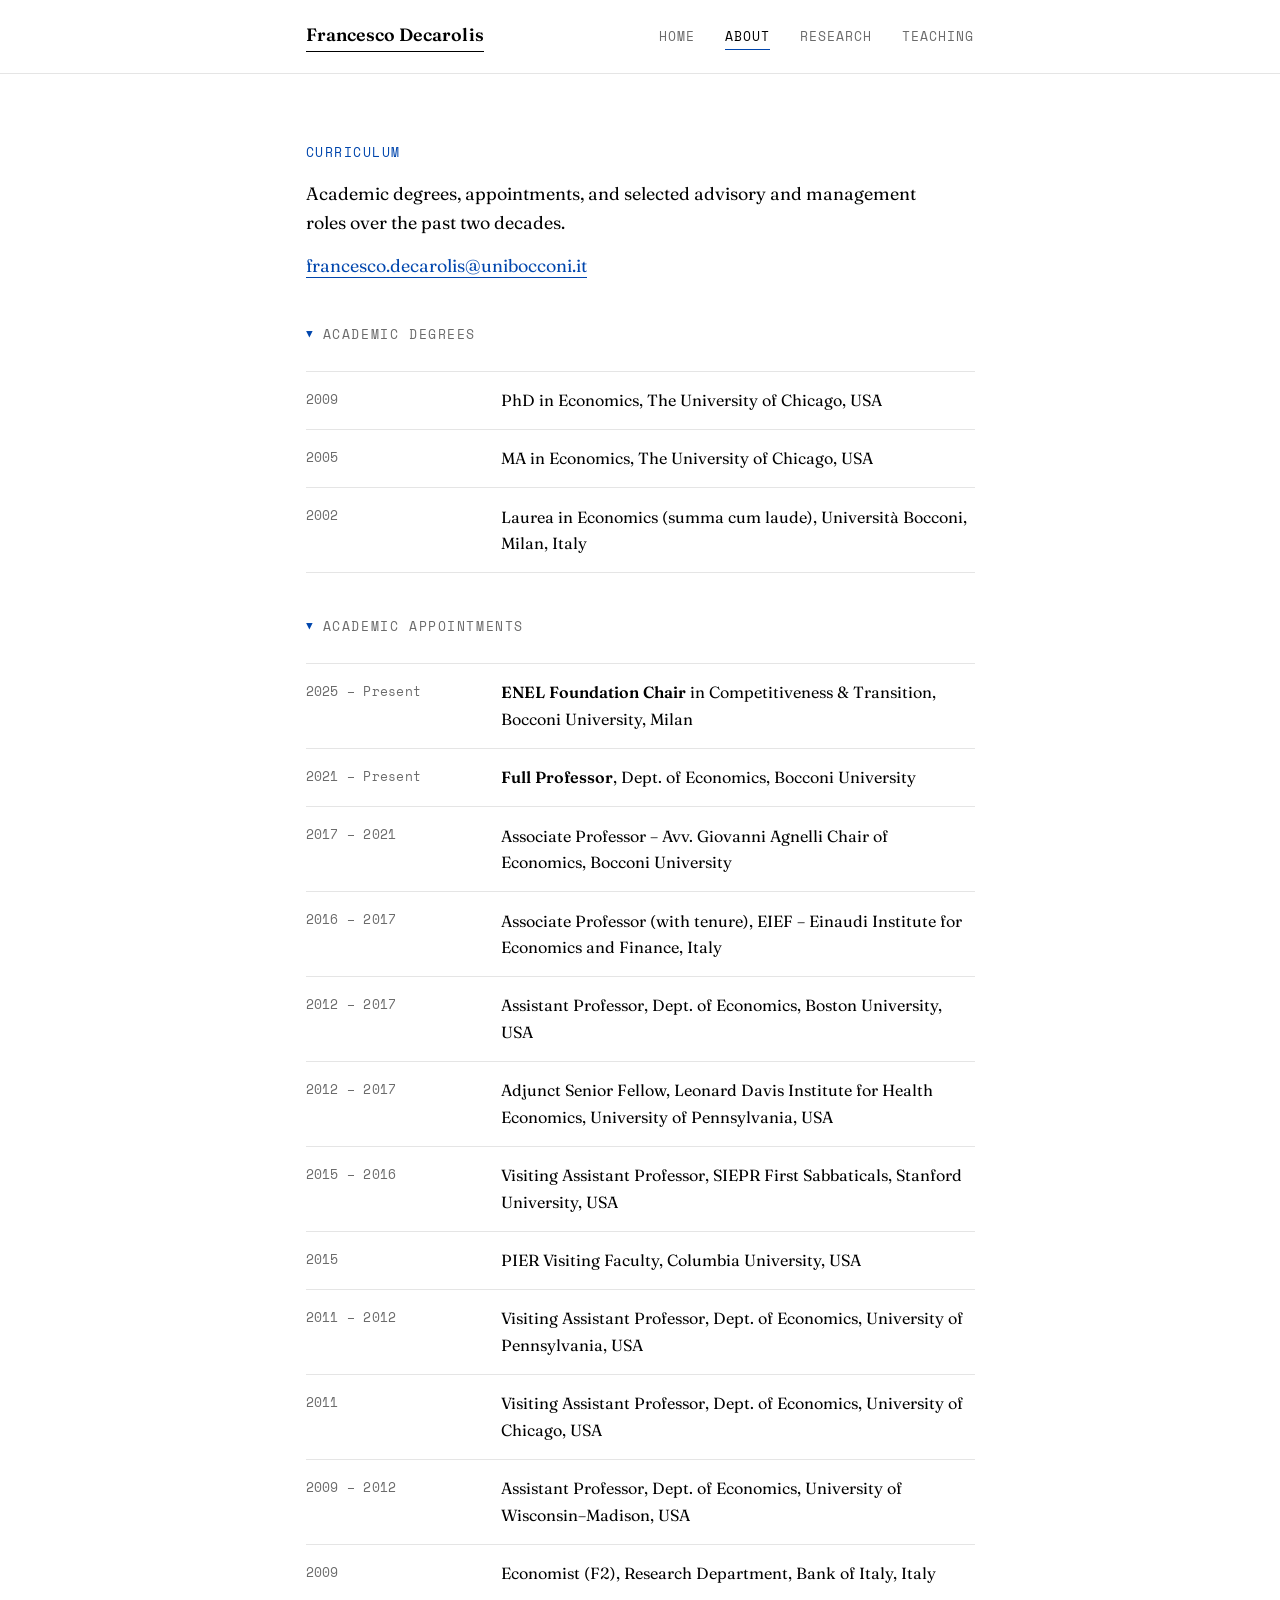
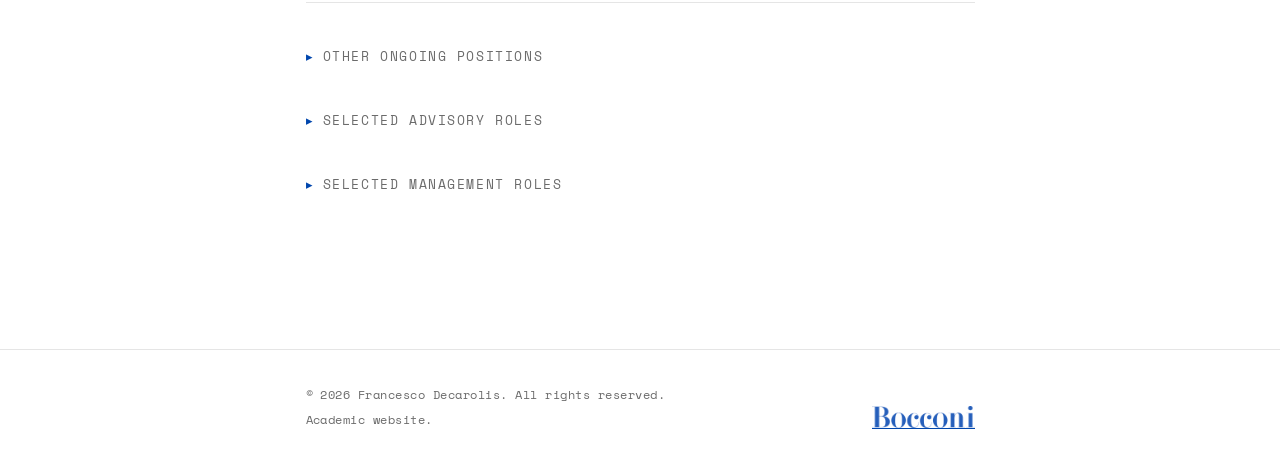
==== commit 7bebe0c1: "Add dark mode support; load fonts via <link> instead of @import - Added a prefers-color-scheme dark " ====
--- a/bio.html
+++ b/bio.html
@@ -4,6 +4,9 @@
 <meta charset="UTF-8">
 <meta name="viewport" content="width=device-width, initial-scale=1.0">
 <title>About | Francesco Decarolis</title>
+<link rel="preconnect" href="https://fonts.googleapis.com">
+<link rel="preconnect" href="https://fonts.gstatic.com" crossorigin>
+<link rel="stylesheet" href="https://fonts.googleapis.com/css2?family=Fraunces:ital,opsz,wght@0,9..144,300..900;1,9..144,300..900&family=Space+Mono:wght@400;700&display=swap">
 <link rel="stylesheet" href="styles.css">
 </head>
 <body>
--- a/styles.css
+++ b/styles.css
@@ -2,8 +2,6 @@
    Francesco Decarolis — academic site
    Minimal: white background, black text, Bocconi-blue accents
    ============================================================ */
-
-@import url('https://fonts.googleapis.com/css2?family=Spectral:ital,wght@0,300..800;1,300..800&family=IBM+Plex+Mono:wght@400;500&display=swap');
 
 :root {
   --color-bg: #ffffff;
@@ -13,12 +11,37 @@
   --color-rule: #e5e5e5;
   --color-accent: #0046ad;      /* Bocconi blue — links + active nav */
   --color-accent-hover: #00368a;
-
-  --font-serif: 'Spectral', Georgia, 'Times New Roman', serif;
-  --font-mono: 'IBM Plex Mono', ui-monospace, 'SF Mono', Menlo, monospace;
+  color-scheme: light;
+
+  --font-serif: 'Fraunces', Georgia, 'Times New Roman', serif;
+  --font-mono: 'Space Mono', ui-monospace, 'SF Mono', Menlo, monospace;
 
   --max-width: 720px;
   --gutter: 1.5rem;
+}
+
+@media (prefers-color-scheme: dark) {
+  :root:not([data-theme="light"]) {
+    --color-bg: #0b0d0f;
+    --color-text: #e8e8e6;
+    --color-strong: #ffffff;
+    --color-muted: #9a9a96;
+    --color-rule: #2a2c2e;
+    --color-accent: #6ea8f0;
+    --color-accent-hover: #93c0f5;
+    color-scheme: dark;
+  }
+}
+
+:root[data-theme="dark"] {
+  --color-bg: #0b0d0f;
+  --color-text: #e8e8e6;
+  --color-strong: #ffffff;
+  --color-muted: #9a9a96;
+  --color-rule: #2a2c2e;
+  --color-accent: #6ea8f0;
+  --color-accent-hover: #93c0f5;
+  color-scheme: dark;
 }
 
 /* ---------- Reset / base ---------- */
@@ -50,7 +73,8 @@
 .container {
   max-width: var(--max-width);
   margin: 0 auto;
-  padding: 0 var(--gutter);
+  padding-left: max(var(--gutter), env(safe-area-inset-left, 0px));
+  padding-right: max(var(--gutter), env(safe-area-inset-right, 0px));
 }
 
 /* ---------- Navigation ---------- */
@@ -237,6 +261,12 @@
   color: var(--color-accent);
 }
 
+.mail-icon {
+  display: inline-flex !important;
+  align-items: center;
+  margin-top: 0.5rem;
+}
+
 .about-text-col p {
   margin-bottom: 1.25rem;
 }
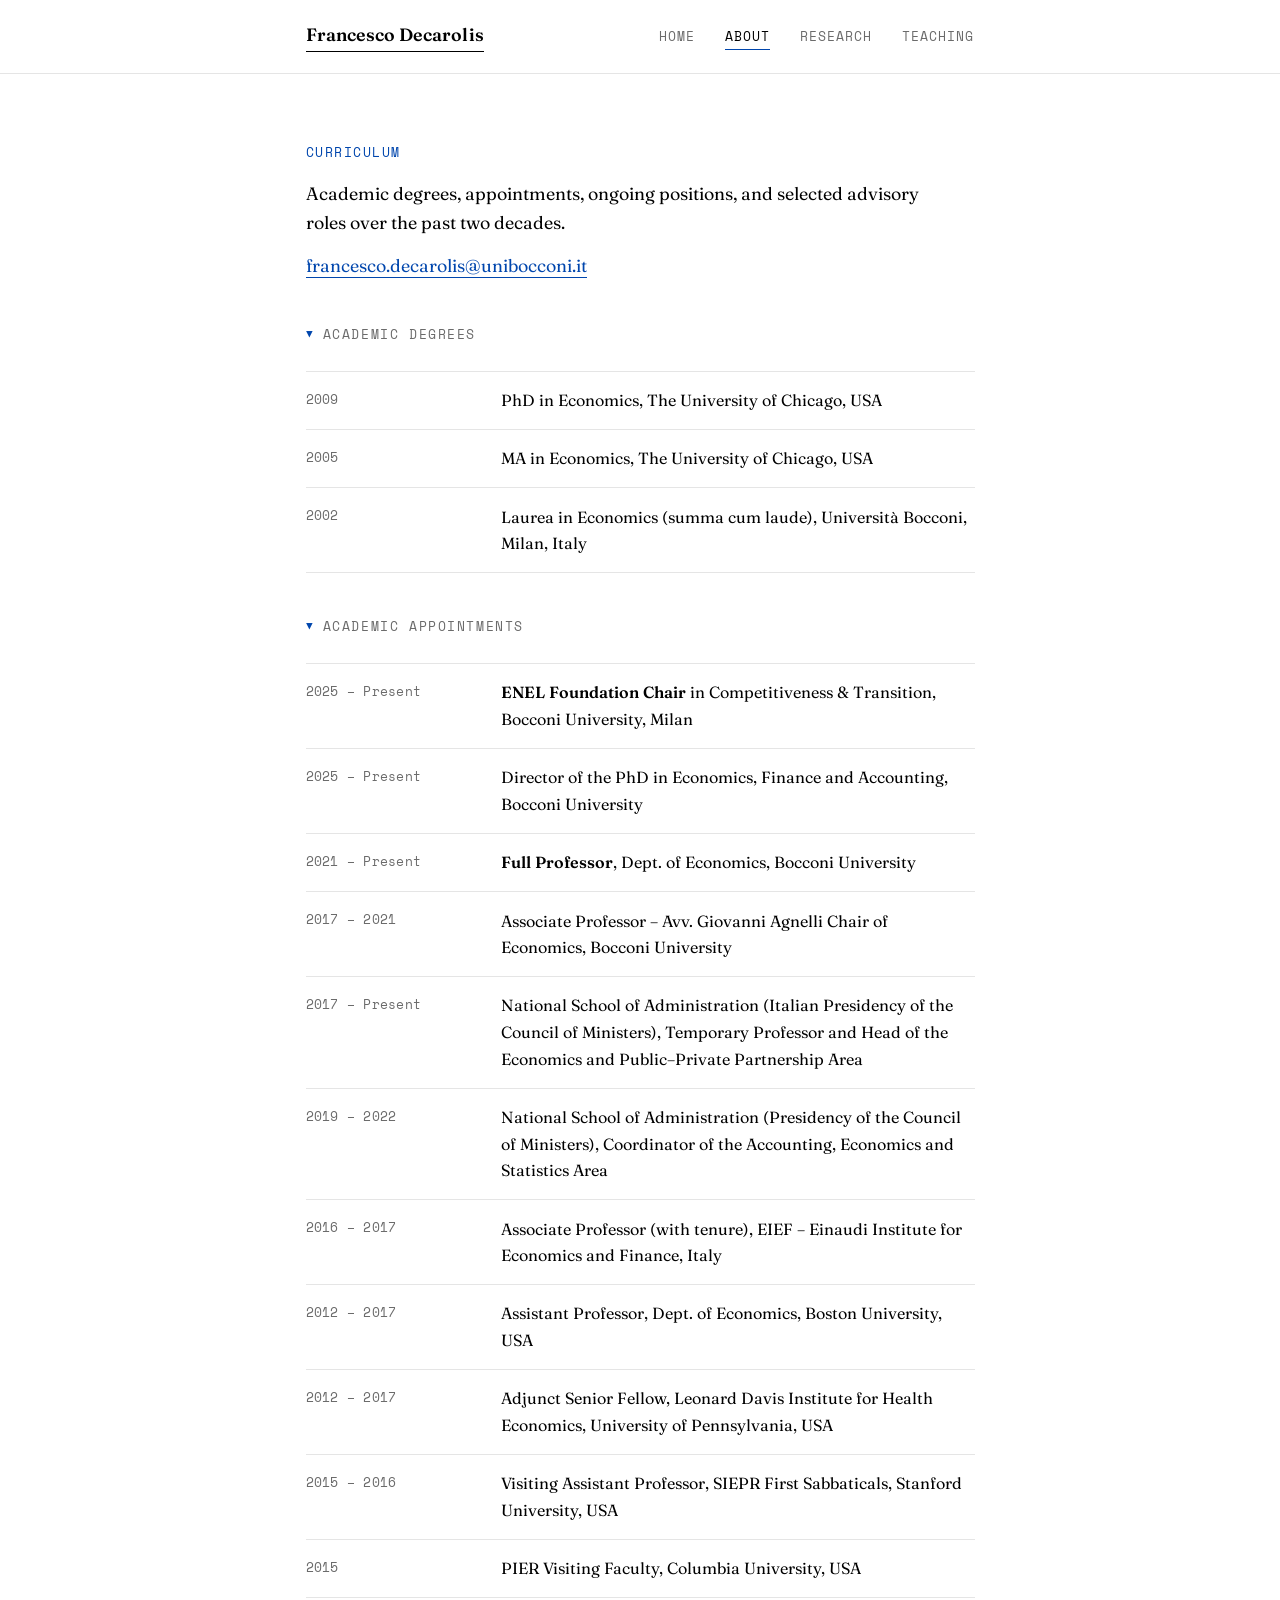
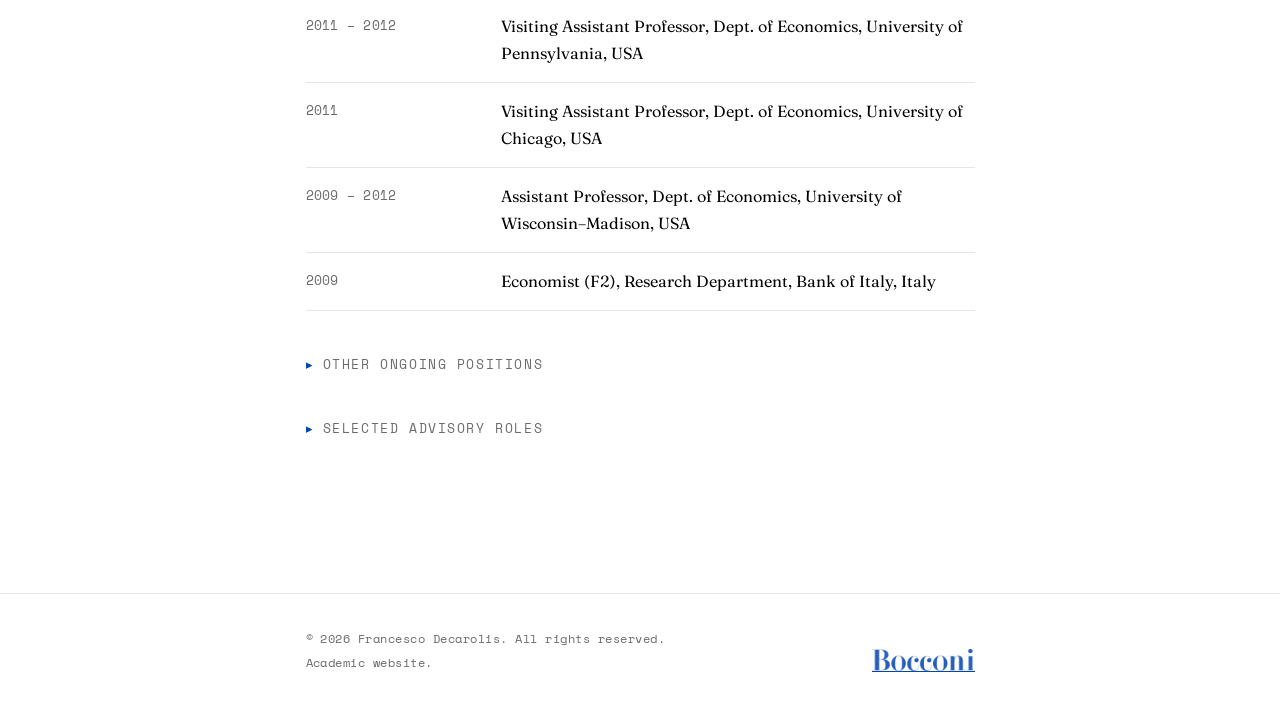
==== commit 1b7c8e79: "Reorganize CV entries across Bio sections - Director of the PhD and both National School of Administ" ====
--- a/bio.html
+++ b/bio.html
@@ -27,7 +27,7 @@
   <section class="container page-hero">
     <span class="hero-eyebrow">Curriculum</span>
     <p>
-      Academic degrees, appointments, and selected advisory and management roles over the past two
+      Academic degrees, appointments, ongoing positions, and selected advisory roles over the past two
       decades.
     </p>
     <p style="margin-top:0.75rem;">
@@ -66,6 +66,10 @@
         <span class="cv-role"><strong>ENEL Foundation Chair</strong> in Competitiveness &amp; Transition, Bocconi University, Milan</span>
       </div>
       <div class="cv-row">
+        <span class="cv-year">2025 – Present</span>
+        <span class="cv-role">Director of the PhD in Economics, Finance and Accounting, Bocconi University</span>
+      </div>
+      <div class="cv-row">
         <span class="cv-year">2021 – Present</span>
         <span class="cv-role"><strong>Full Professor</strong>, Dept. of Economics, Bocconi University</span>
       </div>
@@ -74,6 +78,14 @@
         <span class="cv-role">Associate Professor &ndash; Avv. Giovanni Agnelli Chair of Economics, Bocconi University</span>
       </div>
       <div class="cv-row">
+        <span class="cv-year">2017 – Present</span>
+        <span class="cv-role">National School of Administration (Italian Presidency of the Council of Ministers), Temporary Professor and Head of the Economics and Public&ndash;Private Partnership Area</span>
+      </div>
+      <div class="cv-row">
+        <span class="cv-year">2019 – 2022</span>
+        <span class="cv-role">National School of Administration (Presidency of the Council of Ministers), Coordinator of the Accounting, Economics and Statistics Area</span>
+      </div>
+      <div class="cv-row">
         <span class="cv-year">2016 – 2017</span>
         <span class="cv-role">Associate Professor (with tenure), EIEF &ndash; Einaudi Institute for Economics and Finance, Italy</span>
       </div>
@@ -120,19 +132,19 @@
       <div class="cv-list">
       <div class="cv-row">
         <span class="cv-year">2025 – Present</span>
-        <span class="cv-role">Director of the PhD in Economics, Finance and Accounting, Bocconi University</span>
-      </div>
-      <div class="cv-row">
-        <span class="cv-year">2025 – Present</span>
         <span class="cv-role"><em>Econometrica</em>, editorial board member</span>
+      </div>
+      <div class="cv-row">
+        <span class="cv-year">2021 – 2025</span>
+        <span class="cv-role">European Research Council, Coordinator of the project <em>Competition in Digital Markets</em> (CoDiM)</span>
       </div>
       <div class="cv-row">
         <span class="cv-year">2019 – Present</span>
         <span class="cv-role"><em>Review of Economic Studies</em>, editorial board member</span>
       </div>
       <div class="cv-row">
-        <span class="cv-year">2017 – Present</span>
-        <span class="cv-role">National School of Administration (Italian Presidency of the Council of Ministers), Temporary Professor and Head of the Economics and Public&ndash;Private Partnership Area</span>
+        <span class="cv-year">2016 – 2021</span>
+        <span class="cv-role">European Research Council, Coordinator of the project <em>Reputation and Corruption in Procurement</em> (RepCor)</span>
       </div>
       <div class="cv-row">
         <span class="cv-year">2015 – Present</span>
@@ -164,10 +176,6 @@
         <span class="cv-role">Special Commission of the State Council for the reform of the Public Contract Law (Italian Presidency of the Council of Ministers), member</span>
       </div>
       <div class="cv-row">
-        <span class="cv-year">2019 – 2022</span>
-        <span class="cv-role">Coordinator of the Accounting, Economics and Statistics Area, National School of Administration, Italian Presidency of the Council of Ministers</span>
-      </div>
-      <div class="cv-row">
         <span class="cv-year">2019 – 2021</span>
         <span class="cv-role">Commissioner for the 2021 World Ski Championship (Cortina 2021), expert</span>
       </div>
@@ -191,30 +199,7 @@
     </details>
   </section>
 
-  <!-- ============ MANAGEMENT ROLES ============ -->
-  <section class="container cv-section-wrap">
-    <details class="cv-section">
-      <summary class="section-title">Selected management roles</summary>
-      <div class="cv-list">
-        <div class="cv-row">
-          <span class="cv-year">2025 – Present</span>
-          <span class="cv-role">Director of the PhD in Economics, Finance and Accounting, Bocconi University</span>
-        </div>
-        <div class="cv-row">
-          <span class="cv-year">2021 – 2025</span>
-          <span class="cv-role">European Research Council, Coordinator of the project <em>Competition in Digital Markets</em> (CoDiM)</span>
-        </div>
-        <div class="cv-row">
-          <span class="cv-year">2019 – 2022</span>
-          <span class="cv-role">National School of Administration (Presidency of the Council of Ministers), Coordinator of the Accounting, Economics and Statistics Area</span>
-        </div>
-        <div class="cv-row">
-          <span class="cv-year">2016 – 2021</span>
-          <span class="cv-role">European Research Council, Coordinator of the project <em>Reputation and Corruption in Procurement</em> (RepCor)</span>
-        </div>
-      </div>
-    </details>
-  </section>
+
 </main>
 
 <footer>
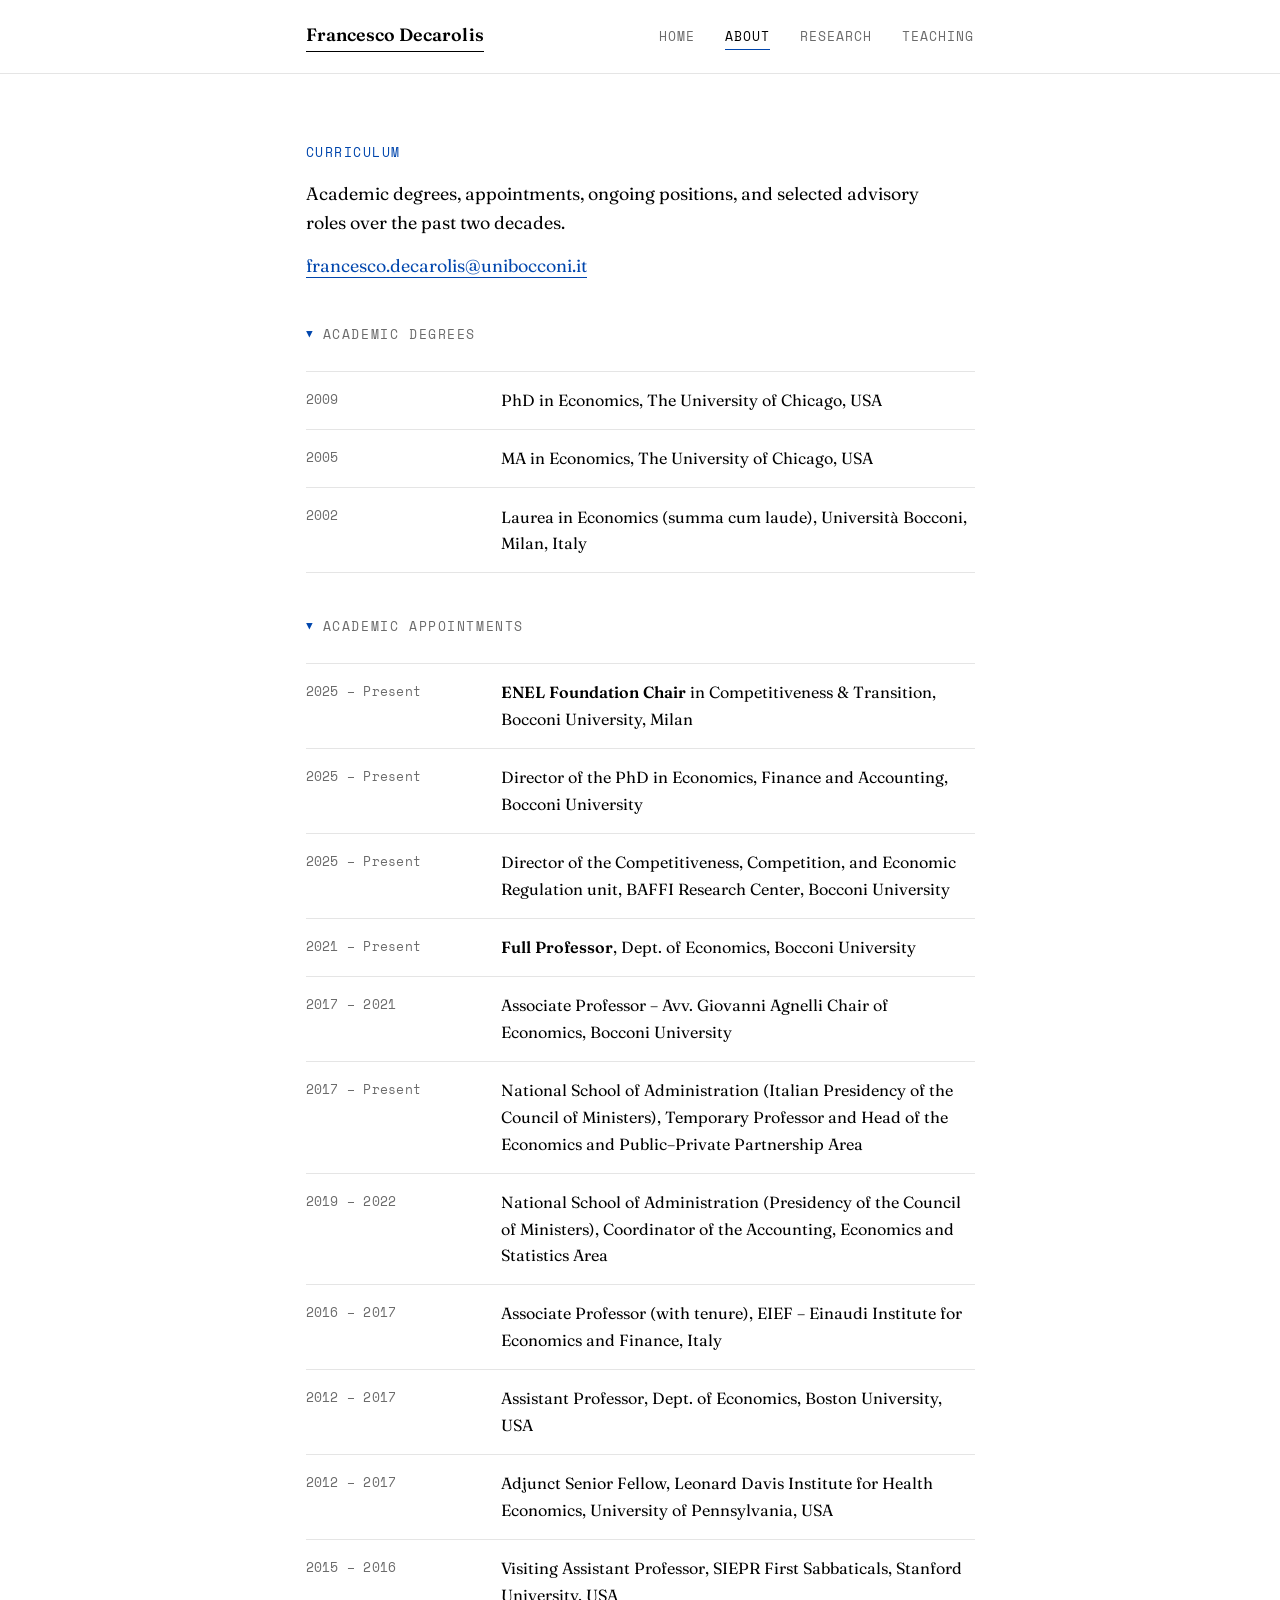
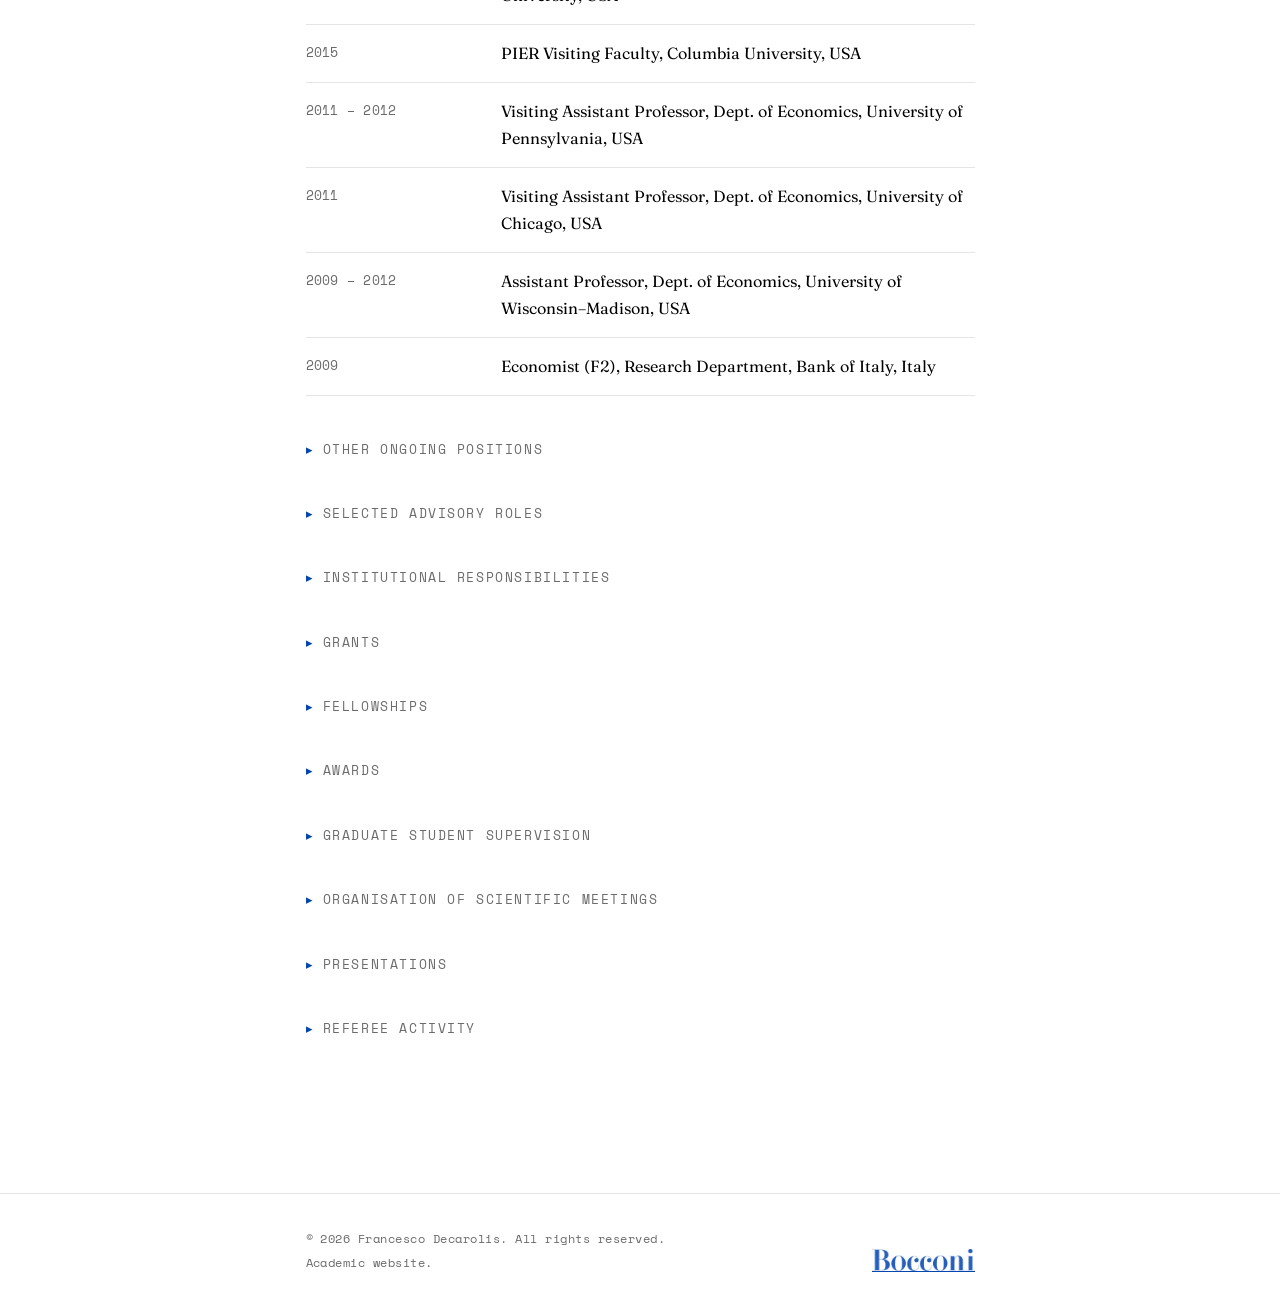
==== commit 3c733b96: "Sync site with official October 2026 CV research.html: - "Competition and Defaults in Online Search"" ====
--- a/bio.html
+++ b/bio.html
@@ -70,6 +70,10 @@
         <span class="cv-role">Director of the PhD in Economics, Finance and Accounting, Bocconi University</span>
       </div>
       <div class="cv-row">
+        <span class="cv-year">2025 – Present</span>
+        <span class="cv-role">Director of the Competitiveness, Competition, and Economic Regulation unit, BAFFI Research Center, Bocconi University</span>
+      </div>
+      <div class="cv-row">
         <span class="cv-year">2021 – Present</span>
         <span class="cv-role"><strong>Full Professor</strong>, Dept. of Economics, Bocconi University</span>
       </div>
@@ -131,10 +135,30 @@
       <summary class="section-title">Other ongoing positions</summary>
       <div class="cv-list">
       <div class="cv-row">
+        <span class="cv-year">2026 – Present</span>
+        <span class="cv-role">Member, The Rhine Group</span>
+      </div>
+      <div class="cv-row">
+        <span class="cv-year">2026 – Present</span>
+        <span class="cv-role">Member, Expert Group of the Ministry of Economics &amp; Finance, Italy</span>
+      </div>
+      <div class="cv-row">
+        <span class="cv-year">2026 – Present</span>
+        <span class="cv-role">Member, Academic Advisory Council, Institute of New Structural Economics, Peking University, Beijing</span>
+      </div>
+      <div class="cv-row">
         <span class="cv-year">2025 – Present</span>
         <span class="cv-role"><em>Econometrica</em>, editorial board member</span>
       </div>
       <div class="cv-row">
+        <span class="cv-year">2024 – Present</span>
+        <span class="cv-role">Scientific Board member, AIRIA &ndash; Association for Artificial Intelligence Regulation, Milan</span>
+      </div>
+      <div class="cv-row">
+        <span class="cv-year">2021 – Present</span>
+        <span class="cv-role">Executive Committee member, European Association for Research in Industrial Economics (EARIE), London</span>
+      </div>
+      <div class="cv-row">
         <span class="cv-year">2021 – 2025</span>
         <span class="cv-role">European Research Council, Coordinator of the project <em>Competition in Digital Markets</em> (CoDiM)</span>
       </div>
@@ -160,14 +184,38 @@
       <summary class="section-title">Selected advisory roles</summary>
       <div class="cv-list">
       <div class="cv-row">
+        <span class="cv-year">2026</span>
+        <span class="cv-role">Agnelli Chair of Italian Culture, Peking University, Beijing</span>
+      </div>
+      <div class="cv-row">
+        <span class="cv-year">2025</span>
+        <span class="cv-role">Visiting Fellow, Becker-Friedman Institute, University of Chicago</span>
+      </div>
+      <div class="cv-row">
         <span class="cv-year">2025 – 2026</span>
         <span class="cv-role">European Committee of the Regions, ECON Commission &ndash; Opinion on the Public Procurement reform, Expert for the Rapporteur</span>
       </div>
       <div class="cv-row">
+        <span class="cv-year">2023 – 2025</span>
+        <span class="cv-role">Board member, Association for Competition Economics, Brussels</span>
+      </div>
+      <div class="cv-row">
+        <span class="cv-year">2022 – Present</span>
+        <span class="cv-role">Arbiter, Register of the Arbiter&rsquo;s Chamber of the Italian Anticorruption Authority, Rome</span>
+      </div>
+      <div class="cv-row">
+        <span class="cv-year">2022 – Present</span>
+        <span class="cv-role">Expert witness, Register of Court Experts, Milan Civil Court</span>
+      </div>
+      <div class="cv-row">
         <span class="cv-year">2021 – 2023</span>
         <span class="cv-role">Observatory on the Online Platform Economy (DG CNECT, European Commission), Head of the Online Advertising Group</span>
       </div>
       <div class="cv-row">
+        <span class="cv-year">2021</span>
+        <span class="cv-role">Working Group member, IRPA &ndash; Istituto di Ricerche sulla Pubblica Amministrazione, Rome</span>
+      </div>
+      <div class="cv-row">
         <span class="cv-year">2019 – 2023</span>
         <span class="cv-role"><em>Journal of the European Economic Association</em>, associate editor</span>
       </div>
@@ -188,6 +236,10 @@
         <span class="cv-role">Economic Advisory Group on Competition Policy, European Commission &ndash; DG COMP, group member</span>
       </div>
       <div class="cv-row">
+        <span class="cv-year">2016 – 2018</span>
+        <span class="cv-role">Faculty Research Fellow, NBER, Cambridge</span>
+      </div>
+      <div class="cv-row">
         <span class="cv-year">2016</span>
         <span class="cv-role">AGCM (Italian Antitrust Authority), econometric advisor</span>
       </div>
@@ -199,6 +251,268 @@
     </details>
   </section>
 
+  <!-- ============ INSTITUTIONAL RESPONSIBILITIES ============ -->
+  <section class="container cv-section-wrap">
+    <details class="cv-section">
+      <summary class="section-title">Institutional responsibilities</summary>
+      <div class="cv-list">
+        <div class="cv-row">
+          <span class="cv-year">2023 &amp; 2025</span>
+          <span class="cv-role">Head of the PhD Candidates Placement &amp; member of the Junior Market Hiring Committee, Bocconi University</span>
+        </div>
+        <div class="cv-row">
+          <span class="cv-year">2021 – 2022</span>
+          <span class="cv-role">Head of the Junior Hiring Committee, Bocconi University</span>
+        </div>
+        <div class="cv-row">
+          <span class="cv-year">2021 – 2022</span>
+          <span class="cv-role">Head of the PhD Candidates Placement, Bocconi University</span>
+        </div>
+        <div class="cv-row">
+          <span class="cv-year">2018 – 2022</span>
+          <span class="cv-role">Co-organizer, Microeconomics Seminar and Workshop, Bocconi University</span>
+        </div>
+        <div class="cv-row">
+          <span class="cv-year">2018 – 2019</span>
+          <span class="cv-role">Junior Faculty Recruiting Committee, Bocconi University</span>
+        </div>
+        <div class="cv-row">
+          <span class="cv-year">2016 – 2017</span>
+          <span class="cv-role">Co-organizer, Microeconomics Seminar and Workshop, EIEF</span>
+        </div>
+        <div class="cv-row">
+          <span class="cv-year">2016 – 2017</span>
+          <span class="cv-role">Junior Faculty Recruiting Committee, EIEF</span>
+        </div>
+        <div class="cv-row">
+          <span class="cv-year">2012 – 2015</span>
+          <span class="cv-role">Co-organizer, Microeconomics Seminar and Workshop, Boston University</span>
+        </div>
+        <div class="cv-row">
+          <span class="cv-year">2012 – 2015</span>
+          <span class="cv-role">Junior Faculty Recruiting Committee, Boston University</span>
+        </div>
+        <div class="cv-row">
+          <span class="cv-year">2012 – 2015</span>
+          <span class="cv-role">Undergraduate Teaching Committee, Boston University</span>
+        </div>
+        <div class="cv-row">
+          <span class="cv-year">2009 – 2011</span>
+          <span class="cv-role">PhD Program Admissions Committee, University of Wisconsin&ndash;Madison</span>
+        </div>
+      </div>
+    </details>
+  </section>
+
+  <!-- ============ GRANTS ============ -->
+  <section class="container cv-section-wrap">
+    <details class="cv-section">
+      <summary class="section-title">Grants</summary>
+      <div class="cv-list">
+        <div class="cv-row">
+          <span class="cv-year">2024 – 2026</span>
+          <span class="cv-role">PRIN (2022 S5RC7R): <em>Algorithms and Economic Choices</em></span>
+        </div>
+        <div class="cv-row">
+          <span class="cv-year">2021 – 2025</span>
+          <span class="cv-role">European Research Council, Consolidator Grant: <em>Competition in Digital Markets</em></span>
+        </div>
+        <div class="cv-row">
+          <span class="cv-year">2019 – 2022</span>
+          <span class="cv-role">PRIN (2017 TMFPSH): <em>The Impact of Algorithms on Prices in Online Marketplaces</em></span>
+        </div>
+        <div class="cv-row">
+          <span class="cv-year">2016 – 2020</span>
+          <span class="cv-role">European Research Council, Starting Grant: <em>Reputation and Corruption in Procurement</em></span>
+        </div>
+        <div class="cv-row">
+          <span class="cv-year">2013 – 2015</span>
+          <span class="cv-role">National Science Foundation (# SES-1357705): <em>Supply Side Behavior in Medicare Part D</em></span>
+        </div>
+        <div class="cv-row">
+          <span class="cv-year">2011 – 2012</span>
+          <span class="cv-role">Sloan Foundation (# 2011-5-23 ECON): <em>The Role of Public Subsidies in Medicare Part D</em></span>
+        </div>
+      </div>
+    </details>
+  </section>
+
+  <!-- ============ FELLOWSHIPS ============ -->
+  <section class="container cv-section-wrap">
+    <details class="cv-section">
+      <summary class="section-title">Fellowships</summary>
+      <div class="cv-list">
+        <div class="cv-row">
+          <span class="cv-year">2013 – 2014</span>
+          <span class="cv-role">Junior Fellow, Hariri Institute, Boston University</span>
+        </div>
+        <div class="cv-row">
+          <span class="cv-year">2009 – 2010</span>
+          <span class="cv-role">Shoemaker Fellowship, University of Wisconsin&ndash;Madison</span>
+        </div>
+        <div class="cv-row">
+          <span class="cv-year">2008 – 2009</span>
+          <span class="cv-role">Economic Research Fellowship, Bank of Italy</span>
+        </div>
+        <div class="cv-row">
+          <span class="cv-year">2007 – 2008</span>
+          <span class="cv-role">H. Morgenthau Memorial Fund (Dissertation Fellowship), University of Chicago</span>
+        </div>
+        <div class="cv-row">
+          <span class="cv-year">2005 – 2006</span>
+          <span class="cv-role">Felice Gianani Scholarship, Associazione Bancaria Italiana</span>
+        </div>
+        <div class="cv-row">
+          <span class="cv-year">2003 – 2007</span>
+          <span class="cv-role">University Unendowed Fellowship/Scholarship, University of Chicago</span>
+        </div>
+        <div class="cv-row">
+          <span class="cv-year">2003 – 2005</span>
+          <span class="cv-role">Post Graduate Scholarship, Università Bocconi</span>
+        </div>
+      </div>
+    </details>
+  </section>
+
+  <!-- ============ AWARDS ============ -->
+  <section class="container cv-section-wrap">
+    <details class="cv-section">
+      <summary class="section-title">Awards</summary>
+      <div class="cv-list">
+        <div class="cv-row">
+          <span class="cv-year">2026</span>
+          <span class="cv-role">Jerry S. Cohen Memorial Fund Writing Award for Antitrust Scholarship &ndash; Best Antitrust Publication of 2025 on Remedies, for &ldquo;Competition and Defaults in Online Search&rdquo;</span>
+        </div>
+        <div class="cv-row">
+          <span class="cv-year">2017</span>
+          <span class="cv-role"><em>American Economic Review</em>, Excellence in Refereeing Award</span>
+        </div>
+        <div class="cv-row">
+          <span class="cv-year">2017</span>
+          <span class="cv-role"><em>Economic Journal</em>, Certificate of Exceptional Contribution in Reviewing</span>
+        </div>
+        <div class="cv-row">
+          <span class="cv-year">2017</span>
+          <span class="cv-role">NET Institute Award for &ldquo;Online Auctions and Digital Marketing Agencies&rdquo; (with M. Goldmanis, A. Penta, and G. Rovigatti)</span>
+        </div>
+        <div class="cv-row">
+          <span class="cv-year">2016</span>
+          <span class="cv-role"><em>American Economic Review</em>, Excellence in Refereeing Award</span>
+        </div>
+        <div class="cv-row">
+          <span class="cv-year">2015</span>
+          <span class="cv-role"><em>International Journal of Industrial Organization</em>, Certificate of Excellence in Reviewing</span>
+        </div>
+        <div class="cv-row">
+          <span class="cv-year">2015</span>
+          <span class="cv-role">John Heinz Dissertation Award, for &ldquo;Welfare Effects of Supply-Side Regulations in Medicare Part D&rdquo; (with M. Polyakova and S. Ryan), as part of M. Polyakova&rsquo;s PhD dissertation</span>
+        </div>
+        <div class="cv-row">
+          <span class="cv-year">2013</span>
+          <span class="cv-role">NET Institute Award for &ldquo;Common Agency and Coordinated Bids in Sponsored Search Auctions&rdquo; (with M. Goldmanis and A. Penta)</span>
+        </div>
+        <div class="cv-row">
+          <span class="cv-year">2013</span>
+          <span class="cv-role">Neu Family Award, Boston University, for &ldquo;Medicare Part D: Are Insurers Gaming the Low Income Subsidy Design?&rdquo;</span>
+        </div>
+        <div class="cv-row">
+          <span class="cv-year">2004</span>
+          <span class="cv-role">Young Economist Award, European Economic Association, for &ldquo;Economic Effects of Democracy&rdquo;</span>
+        </div>
+        <div class="cv-row">
+          <span class="cv-year">2003</span>
+          <span class="cv-role">Angelo Costa Award, Rivista di Politica Economica, for &ldquo;Economic Effects of Democracy&rdquo; (best Italian BA thesis in Economics)</span>
+        </div>
+        <div class="cv-row">
+          <span class="cv-year">2003</span>
+          <span class="cv-role">Bocconi Gold Medal</span>
+        </div>
+      </div>
+    </details>
+  </section>
+
+  <!-- ============ GRADUATE STUDENT SUPERVISION ============ -->
+  <section class="container cv-section-wrap">
+    <details class="cv-section">
+      <summary class="section-title">Graduate student supervision</summary>
+      <div class="cv-list">
+        <div class="cv-row">
+          <span class="cv-year">Postdocs</span>
+          <span class="cv-role">Muxin Li (ongoing); Miguel Risco (ongoing); Young Jun Lee (2024, Korea Institute for International Economic Policy); Ksenia Shakhgildyan (2023, Bocconi University); Lorenzo Castellani (2019, LUISS University)</span>
+        </div>
+        <div class="cv-row">
+          <span class="cv-year">PhD students</span>
+          <span class="cv-role">Mahyar Habibi (2025, Lyft); Yongwei Nian (2024, Peking University); Giovanni Morzenti (2023, Analysis Group); Angelo D&rsquo;Andrea (2022, Bank of Italy); Andrey Tkachenko (2022, Nazarbayev University); Bruno Martins (2019, Analysis Group); Hao Yu Zhou (2018, PNC Investments); Leonardo Giuffrida (2018, ZEW Mannheim); Gabriele Rovigatti (2018, Bank of Italy); Calvin Luscombe (2017, Amazon); Andrea Guglielmo (2016, Analysis Group, Boston); Jiaxuan Li (2016, Amazon); Nathaniel Young (2015, European Bank for Reconstruction and Development); Yang Li (2014, Santander Bank); Sonal Vats (2014, Eastern Connecticut University); Nicola Branzoli (2013, Bank of Italy); Myongjin Kim (2013, University of Oklahoma)</span>
+        </div>
+      </div>
+    </details>
+  </section>
+
+  <!-- ============ ORGANISATION OF SCIENTIFIC MEETINGS ============ -->
+  <section class="container cv-section-wrap">
+    <details class="cv-section">
+      <summary class="section-title">Organisation of scientific meetings</summary>
+      <div class="cv-list">
+        <div class="cv-row">
+          <span class="cv-year">2023</span>
+          <span class="cv-role">European Economic Association (Annual Conference, Barcelona), Chair for the Scientific Program Committee; Regulating the Digital Economy Conference, Yale-TSE, Chair of the Digital Advertising Arm</span>
+        </div>
+        <div class="cv-row">
+          <span class="cv-year">2021</span>
+          <span class="cv-role">European Economic Association (Annual Conference, Copenhagen), Lead Coordinator for Industrial Organization; EARIE, member of the Scientific Committee</span>
+        </div>
+        <div class="cv-row">
+          <span class="cv-year">2020</span>
+          <span class="cv-role">European Economic Association (Annual Conference, Rotterdam), Lead Coordinator for Industrial Organization</span>
+        </div>
+        <div class="cv-row">
+          <span class="cv-year">2019</span>
+          <span class="cv-role">4th Rome Junior Conference on Applied Microeconomics, EIEF (co-organized)</span>
+        </div>
+        <div class="cv-row">
+          <span class="cv-year">2018</span>
+          <span class="cv-role">3rd Rome Junior Conference on Applied Microeconomics, EIEF (co-organized)</span>
+        </div>
+        <div class="cv-row">
+          <span class="cv-year">2017</span>
+          <span class="cv-role">2nd Rome Junior Conference on Applied Microeconomics, EIEF (co-organized); Local Organizing Committee member, 2017 iHEA World Congress, Boston University</span>
+        </div>
+        <div class="cv-row">
+          <span class="cv-year">2016</span>
+          <span class="cv-role">1st Rome Junior Conference on Applied Microeconomics, EIEF (co-organized)</span>
+        </div>
+        <div class="cv-row">
+          <span class="cv-year">2013</span>
+          <span class="cv-role">Gaming and Learning in Incentive Systems II, Boston University (co-organized)</span>
+        </div>
+      </div>
+    </details>
+  </section>
+
+  <!-- ============ PRESENTATIONS ============ -->
+  <section class="container cv-section-wrap">
+    <details class="cv-section">
+      <summary class="section-title">Presentations</summary>
+      <p style="font-family:var(--font-mono);font-size:0.75rem;color:var(--color-muted);letter-spacing:0.03em;margin-top:1.5rem;">Invited seminars (since 2018)</p>
+      <p style="margin-top:0.6rem;font-size:0.92rem;color:var(--color-text);">
+        Peking University, Hong Kong University, Fudan University, National University of Singapore, Tsinghua University, Paris School of Economics, Sciences Po, Paris Digital Economics, IMT Lucca, Columbia University, University of Tel Aviv, Competition &amp; Markets Authority, DG Competition (European Commission), Stanford University, University of Virginia, University College London, Higher School of Economics&ndash;Moscow, University of Rome Tor Vergata, AREL, Coller School of Management (Tel Aviv University), MIT Sloan School of Management, Columbia Business School, The Wharton School (UPenn), Duke Fuqua School of Business, Mannheim University, CERGE-EI Prague, Banca d&rsquo;Italia, Ufficio Parlamentare di Bilancio, Cambridge University &ndash; Judge Business School, McGill University, University of Montreal, Imperial College London, ZEW Mannheim, London School of Economics, Toulouse School of Economics, Universitat Pompeu Fabra, University of Oslo, University of Pisa, Università Statale di Milano (Transcrime).
+      </p>
+      <p style="font-family:var(--font-mono);font-size:0.75rem;color:var(--color-muted);letter-spacing:0.03em;margin-top:2rem;">Conferences &amp; workshops (since 2018)</p>
+      <p style="margin-top:0.6rem;font-size:0.92rem;color:var(--color-text);">
+        Platform Strategy Symposium (BU Questrom), NBER Economics of Regulation, TSE&ndash;Yale Digital Economy Conference, Jemolo&ndash;Avvocatura Generale dello Stato (Nuovo Codice degli Appalti), Japanese Ministry of Economy, Trade and Industry (METI) Platform Economics Study Group, NBER Summer Institute &ndash; Digital Economy, EARIE (plenary lecture), Sole 24 Ore (Riforma del Codice degli Appalti Pubblici), ASSA Meetings, MACCI Annual Conference, Southern Economic Association (Presidential Sessions), Oxford Development Conference, Toulouse School of Economics Digital Economics Conference, NBER Organizational Economics Working Group Meeting, NBER Winter Meetings (joint IO and Insurance working groups session, discussant), CIREQ Montreal Applied Economics Conference.
+      </p>
+    </details>
+  </section>
+
+  <!-- ============ REFEREE ============ -->
+  <section class="container cv-section-wrap">
+    <details class="cv-section">
+      <summary class="section-title">Referee activity</summary>
+      <p style="margin-top:1.5rem;font-size:0.92rem;color:var(--color-text);">
+        American Economic Review, Econometrica, Journal of Political Economy, Quarterly Journal of Economics, Review of Economic Studies, International Economic Review, American Economic Review: Insights, Theoretical Economics, American Economic Journal: Applied Economics, American Economic Journal: Economic Policy, American Economic Journal: Microeconomics, RAND Journal of Economics, Journal of Health Economics, Review of Economics and Statistics, International Journal of Industrial Organization, Journal of Industrial Economics, European Economic Review, Journal of Public Economics, Journal of Economics &amp; Management Strategy, Management Science, Journal of Applied Econometrics, Journal of Economic Behavior &amp; Organization, European Journal of Political Economy, Journal of Institutional and Theoretical Economics, Journal of Law, Economics, and Organization, Review of Economic Design, Operations Research, American Journal of Agricultural Economics, Industrial and Corporate Change, Scandinavian Journal of Economics, Mercato Concorrenza e Regole, Economic Inquiry, Journal of Law &amp; Economics, Strategic Management Journal, Review of Industrial Organization, Journal of Strategic Contracting and Negotiation, Southern Economic Journal, International Journal of Public Administration; plus National Science Foundation, VQR Italy, World Bank DIME Concept Notes, and Rivista Trimestrale di Diritto Pubblico.
+      </p>
+    </details>
+  </section>
 
 </main>
 
